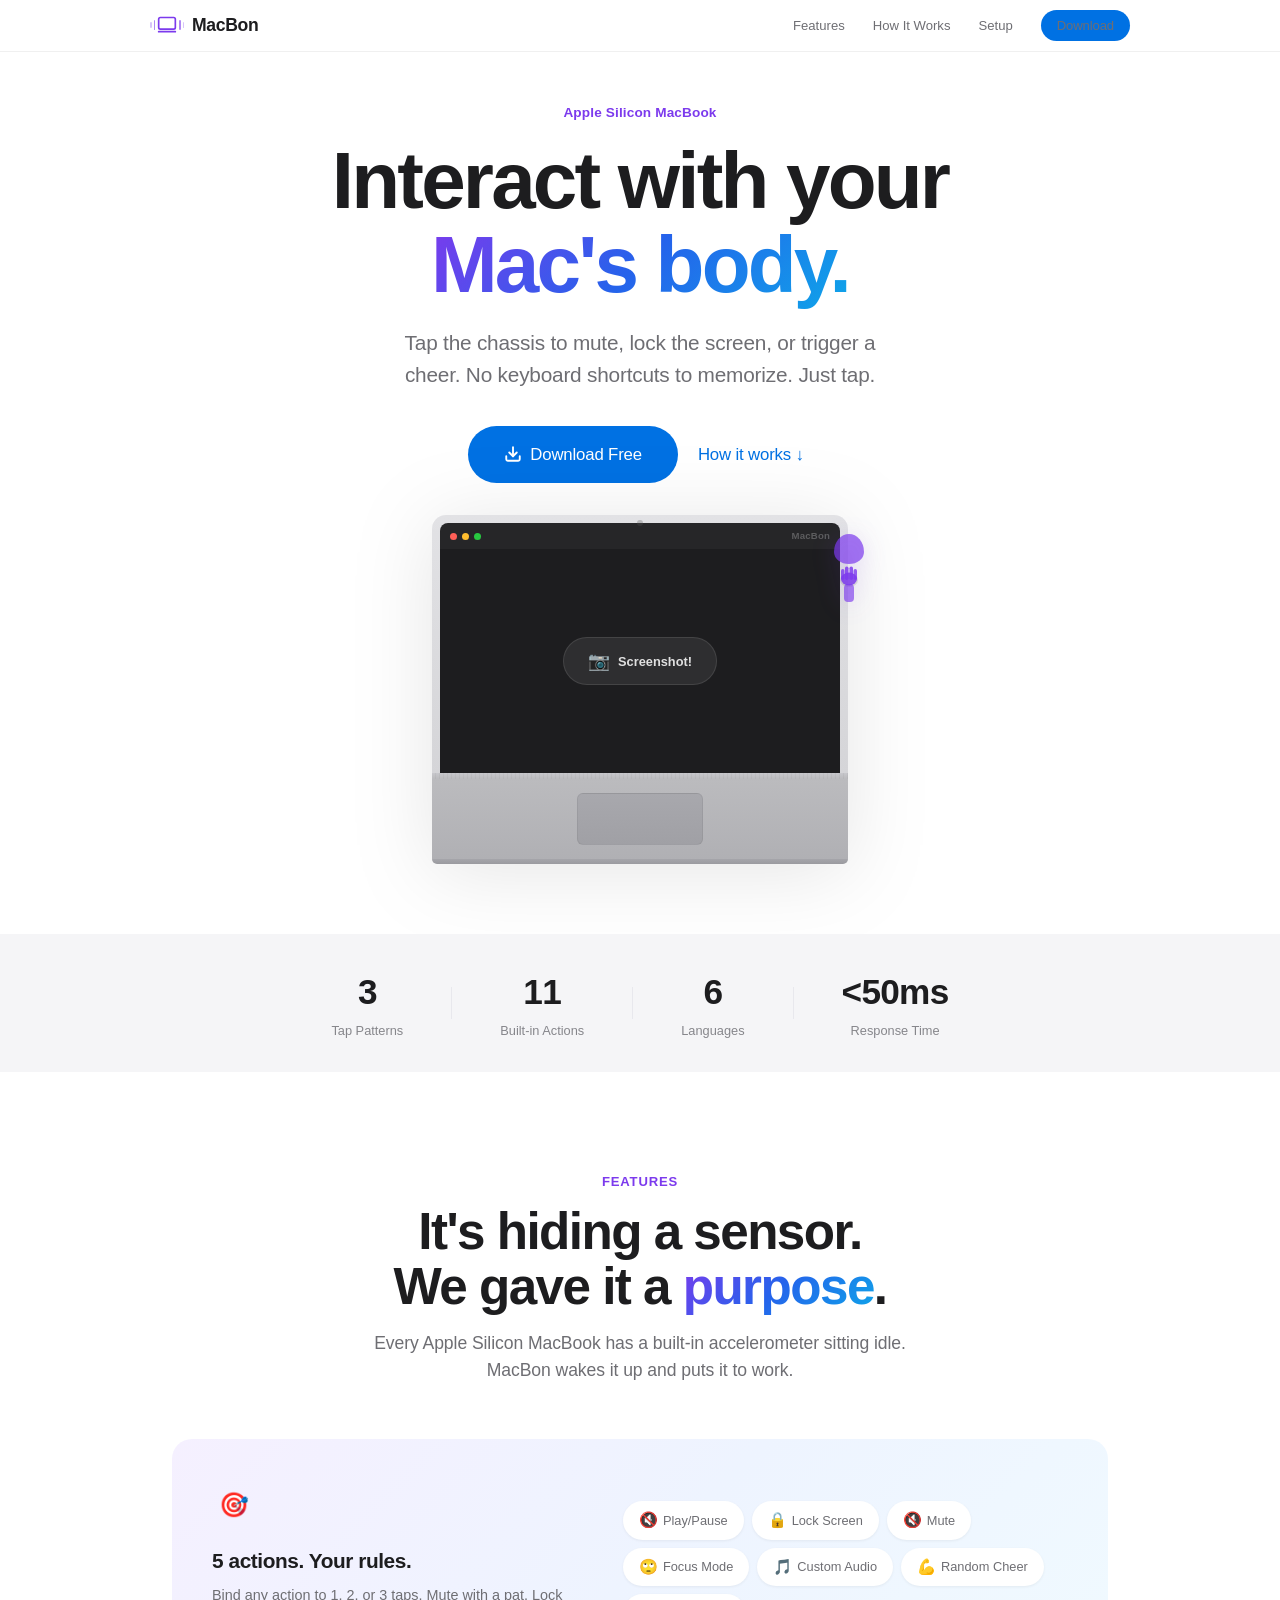
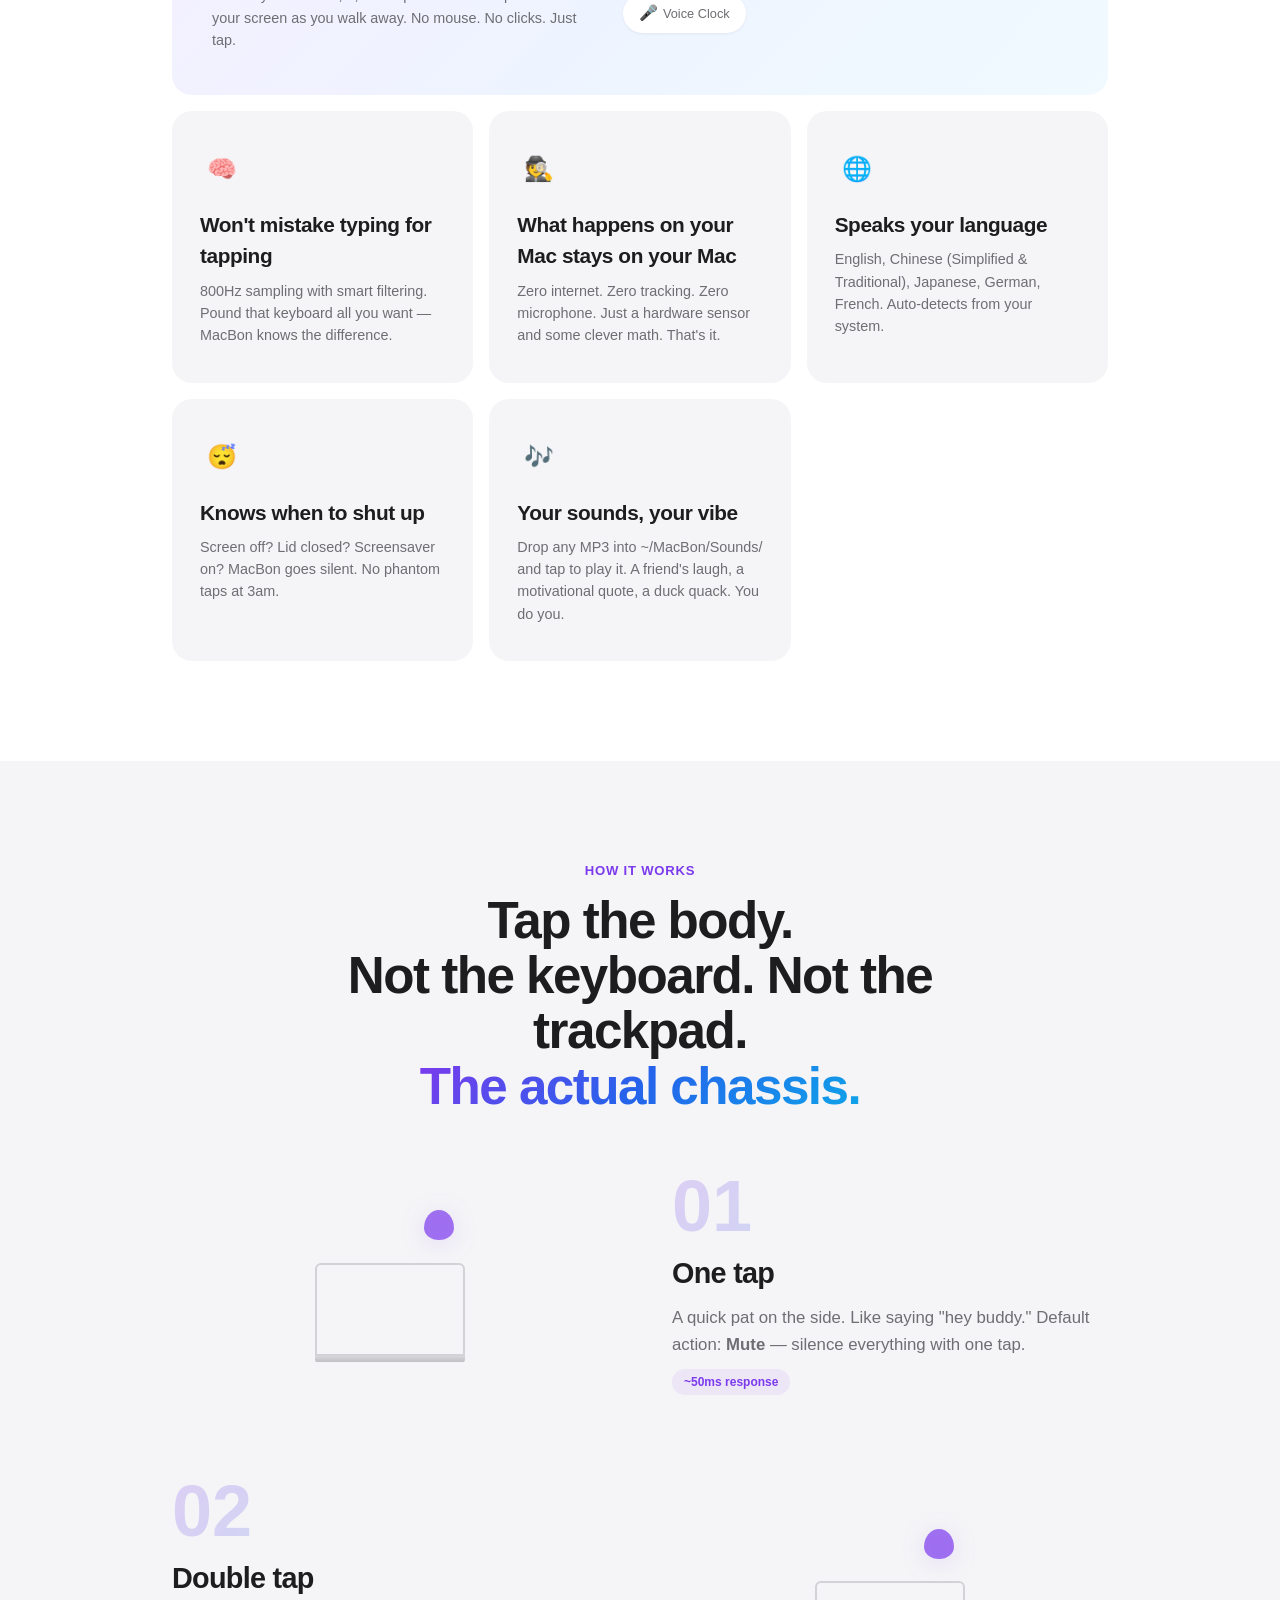
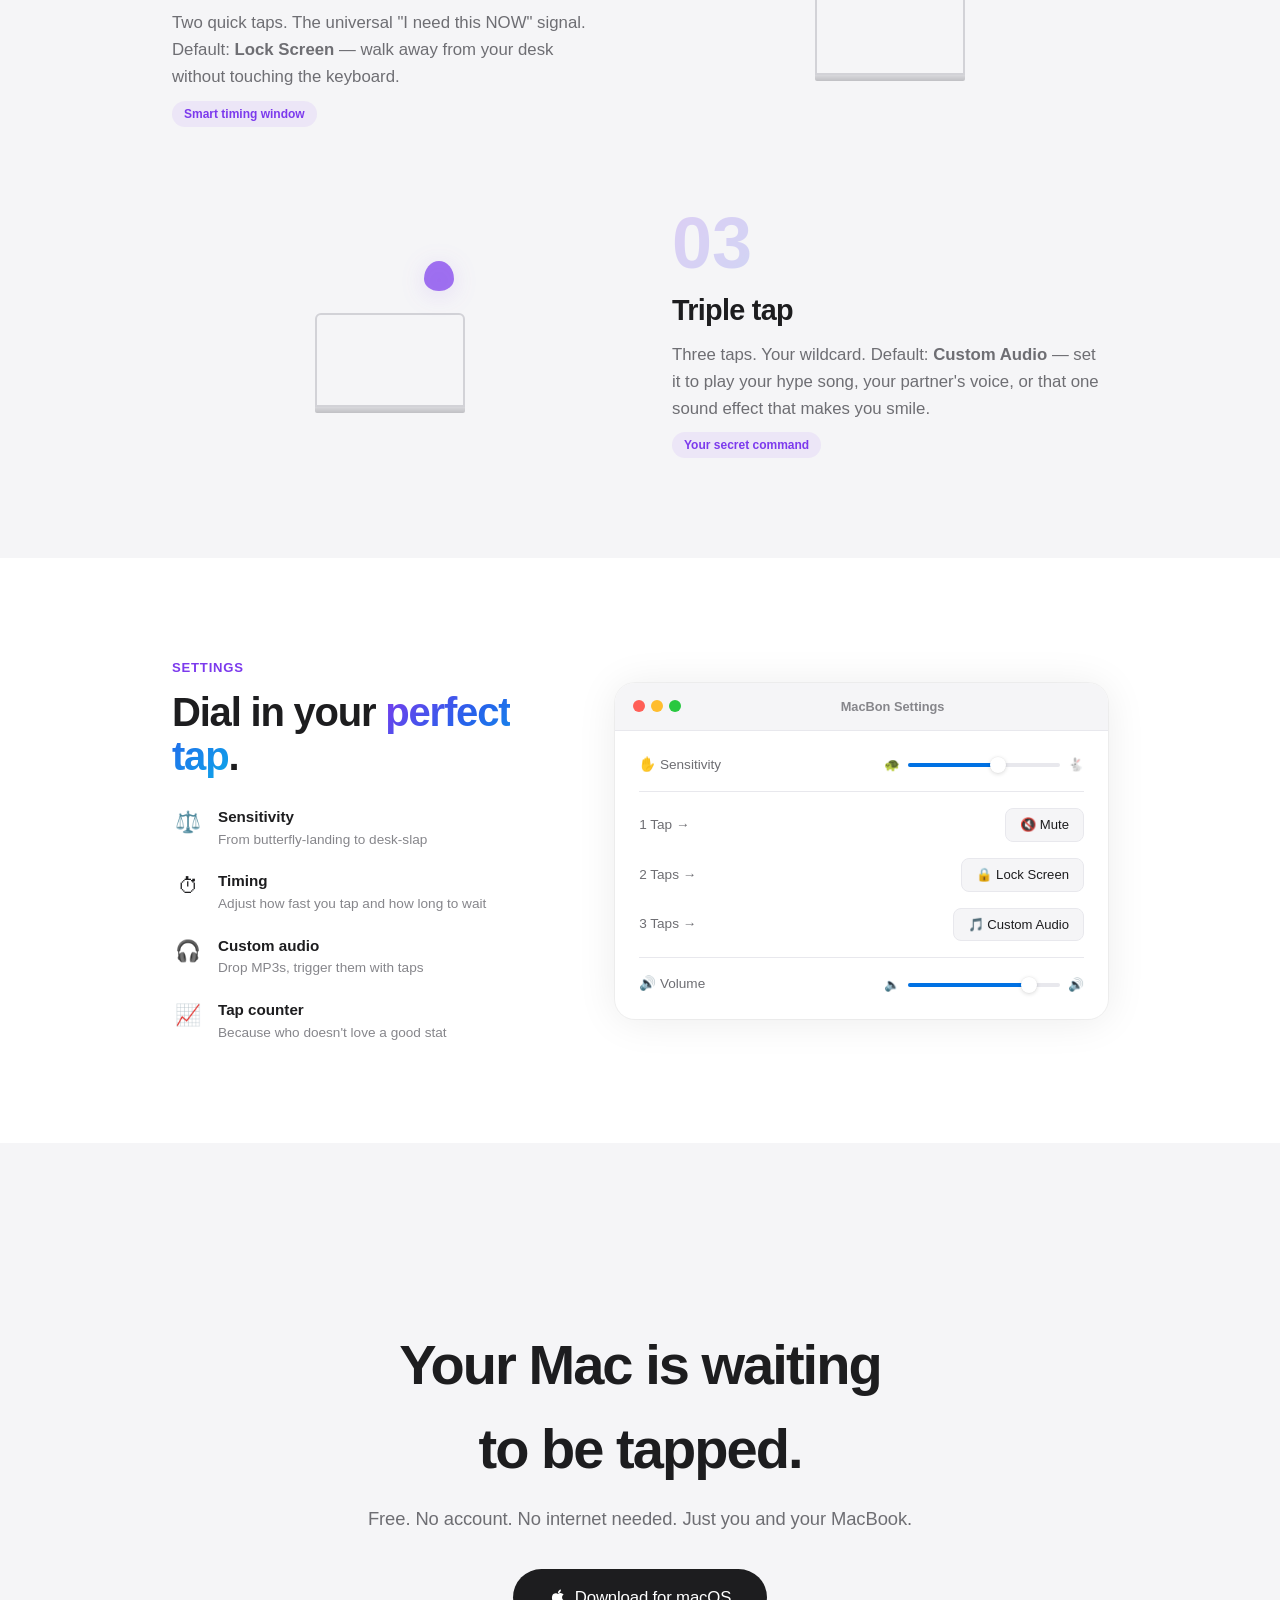
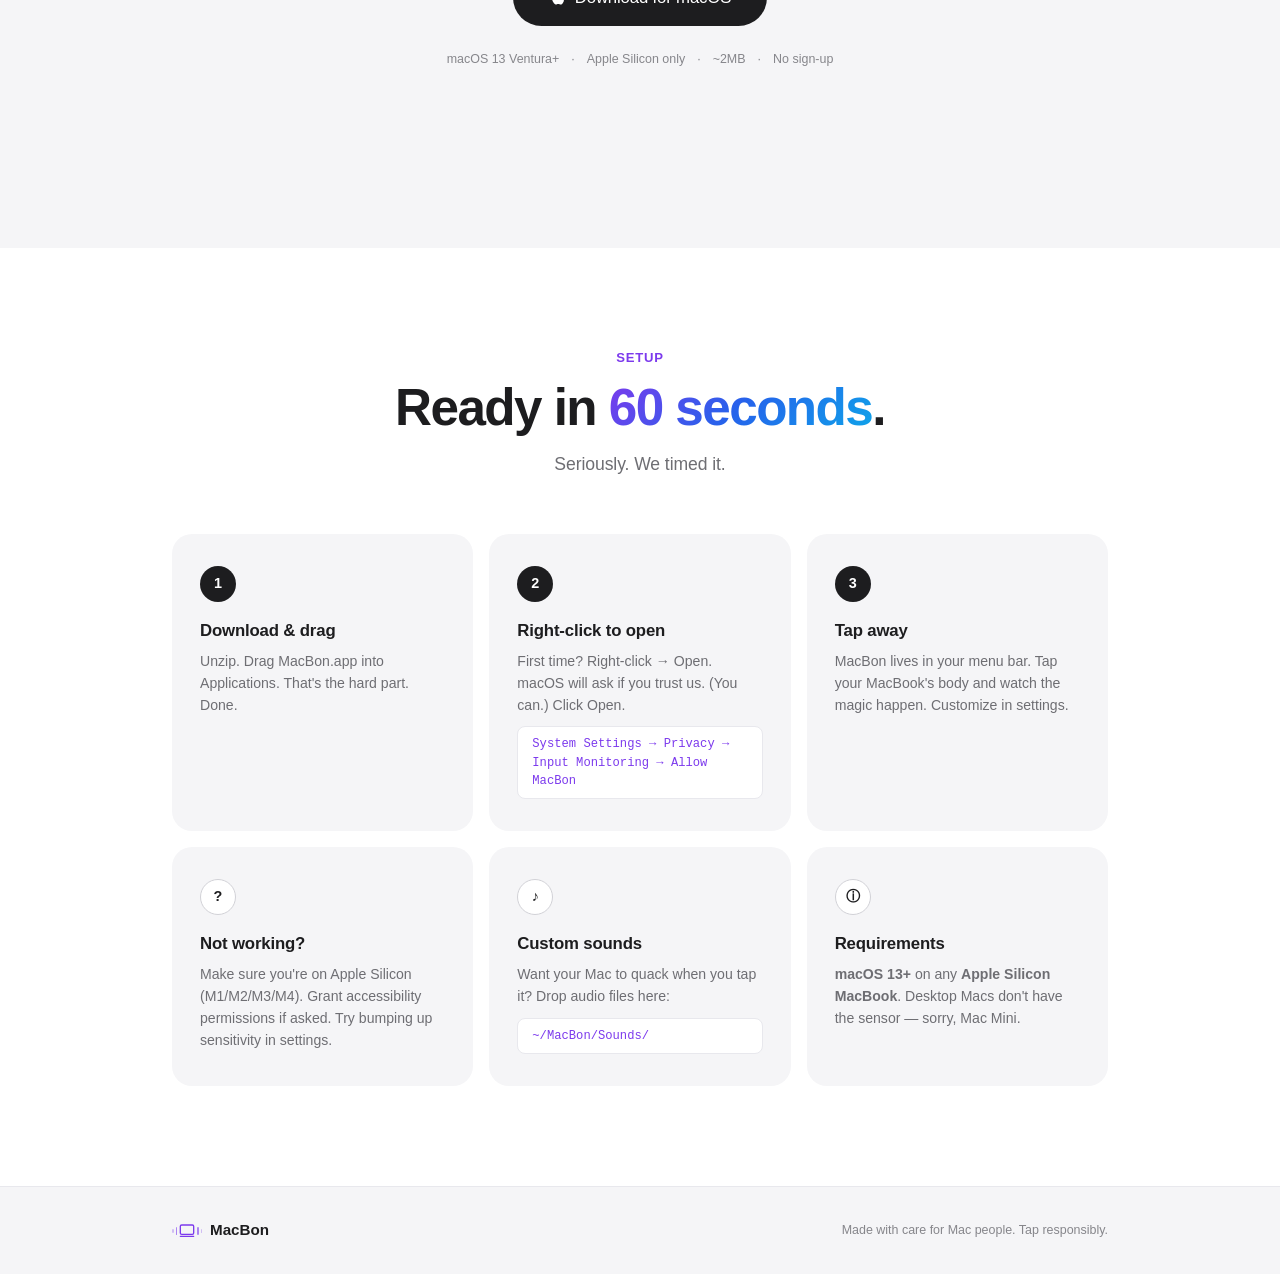
==== website/index.html @ 67e4563f "Initial open source release of MacBon Tap your MacBook chassis to trigger actions using the built-in" ====
<!DOCTYPE html>
<html lang="en">
<head>
    <meta charset="UTF-8">
    <meta name="viewport" content="width=device-width, initial-scale=1.0">
    <title>MacBon — Tap Your Mac</title>
    <link rel="stylesheet" href="style.css">
</head>
<body>

<!-- Nav -->
<nav class="nav">
    <div class="nav-inner">
        <a href="#" class="nav-logo">
            <span class="nav-icon">
                <span class="vibe-line left l1"></span>
                <span class="vibe-line left l2"></span>
                <svg width="20" height="20" viewBox="0 0 24 24" fill="none" stroke="currentColor" stroke-width="2" stroke-linecap="round" stroke-linejoin="round"><rect x="2" y="3" width="20" height="14" rx="2"/><line x1="2" y1="20" x2="22" y2="20"/></svg>
                <span class="vibe-line right l1"></span>
                <span class="vibe-line right l2"></span>
            </span>
            MacBon
        </a>
        <div class="nav-links">
            <a href="#features">Features</a>
            <a href="#how">How It Works</a>
            <a href="#install">Setup</a>
            <a href="#download" class="btn btn-nav">Download</a>
        </div>
    </div>
</nav>

<!-- Hero -->
<section class="hero">
    <div class="hero-eyebrow">Apple Silicon MacBook</div>
    <h1>
        Interact with your<br>
        <em>Mac's body.</em>
    </h1>
    <p class="hero-sub">
        Tap the chassis to mute, lock the screen, or trigger a cheer. No keyboard shortcuts to memorize. Just tap.
    </p>
    <div class="hero-actions">
        <a href="https://github.com/howardfung7-prog/macbon/releases/download/v1.1.0/MacBon.dmg" class="btn btn-primary btn-lg">
            <svg width="18" height="18" viewBox="0 0 24 24" fill="none" stroke="currentColor" stroke-width="2.5" stroke-linecap="round" stroke-linejoin="round"><path d="M21 15v4a2 2 0 0 1-2 2H5a2 2 0 0 1-2-2v-4"/><polyline points="7 10 12 15 17 10"/><line x1="12" y1="15" x2="12" y2="3"/></svg>
            Download Free
        </a>
        <a href="#how" class="btn btn-ghost btn-lg">How it works &darr;</a>
    </div>

    <!-- Animated MacBook Demo -->
    <div class="hero-visual">
        <div class="mac-demo">
            <!-- MacBook -->
            <div class="mac-body">
                <!-- Screen -->
                <div class="mac-screen">
                    <div class="mac-screen-inner">
                        <div class="mac-screen-bar">
                            <span class="bar-dot red"></span>
                            <span class="bar-dot yellow"></span>
                            <span class="bar-dot green"></span>
                            <span class="bar-title">MacBon</span>
                        </div>
                        <div class="mac-screen-content">
                            <!-- Toast that syncs with tap actions -->
                            <div class="mac-toast" id="macToast">
                                <span class="mac-toast-icon" id="toastIcon">&#128263;</span>
                                <span class="mac-toast-text" id="toastText">Muted</span>
                            </div>
                        </div>
                    </div>
                </div>
                <!-- Base / Keyboard area -->
                <div class="mac-keyboard">
                    <div class="keyboard-keys"></div>
                </div>
                <!-- Bottom with trackpad and tap zones -->
                <div class="mac-bottom">
                    <div class="tap-zone zone-left" id="tapZoneLeft">
                        <div class="zone-ripple"></div>
                        <div class="zone-ripple r2"></div>
                    </div>
                    <div class="mac-trackpad"></div>
                    <div class="tap-zone zone-right" id="tapZoneRight">
                        <div class="zone-ripple"></div>
                        <div class="zone-ripple r2"></div>
                    </div>
                </div>
                <!-- Bottom edge -->
                <div class="mac-edge"></div>
            </div>

            <!-- Animated hand -->
            <div class="demo-hand" id="demoHand">
                <svg viewBox="0 0 60 80" fill="none" xmlns="http://www.w3.org/2000/svg">
                    <!-- Palm -->
                    <ellipse cx="30" cy="32" rx="18" ry="14" fill="#1d1d1f" opacity="0.12"/>
                    <ellipse cx="30" cy="30" rx="16" ry="13" fill="#7c3aed" opacity="0.85"/>
                    <!-- Fingers -->
                    <rect x="14" y="10" width="7" height="22" rx="3.5" fill="#7c3aed" opacity="0.8"/>
                    <rect x="22" y="5" width="7" height="27" rx="3.5" fill="#7c3aed" opacity="0.85"/>
                    <rect x="31" y="5" width="7" height="27" rx="3.5" fill="#7c3aed" opacity="0.85"/>
                    <rect x="39" y="10" width="7" height="22" rx="3.5" fill="#7c3aed" opacity="0.8"/>
                    <!-- Wrist -->
                    <rect x="20" y="40" width="20" height="36" rx="8" fill="#7c3aed" opacity="0.65"/>
                </svg>
            </div>

            <!-- Action bubbles that pop up -->
            <div class="action-bubble bubble-1" id="bubble1">
                <span class="bubble-emoji">&#127925;</span>
                <span class="bubble-label">Mute</span>
            </div>
            <div class="action-bubble bubble-2" id="bubble2">
                <span class="bubble-emoji">&#128274;</span>
                <span class="bubble-label">Lock Screen</span>
            </div>
            <div class="action-bubble bubble-3" id="bubble3">
                <span class="bubble-emoji">&#128263;</span>
                <span class="bubble-label">Mute</span>
            </div>
            <div class="action-bubble bubble-4" id="bubble4">
                <span class="bubble-emoji">&#128274;</span>
                <span class="bubble-label">Lock Screen</span>
            </div>
            <div class="action-bubble bubble-5" id="bubble5">
                <span class="bubble-emoji">&#128170;</span>
                <span class="bubble-label">You got this!</span>
            </div>
            <div class="action-bubble bubble-6" id="bubble6">
                <span class="bubble-emoji">&#128263;</span>
                <span class="bubble-label">Mute</span>
            </div>
            <div class="action-bubble bubble-7" id="bubble7">
                <span class="bubble-emoji">&#128580;</span>
                <span class="bubble-label">Focus On</span>
            </div>
            <div class="action-bubble bubble-8" id="bubble8">
                <span class="bubble-emoji">&#129346;</span>
                <span class="bubble-label">Duck!</span>
            </div>
        </div>
    </div>
</section>

<!-- Stats -->
<section class="proof">
    <div class="container">
        <div class="proof-grid">
            <div class="proof-item">
                <span class="proof-number" data-count="3">0</span>
                <span class="proof-label">Tap Patterns</span>
            </div>
            <div class="proof-divider"></div>
            <div class="proof-item">
                <span class="proof-number" data-count="11">0</span>
                <span class="proof-label">Built-in Actions</span>
            </div>
            <div class="proof-divider"></div>
            <div class="proof-item">
                <span class="proof-number" data-count="6">0</span>
                <span class="proof-label">Languages</span>
            </div>
            <div class="proof-divider"></div>
            <div class="proof-item">
                <span class="proof-number">&lt;50ms</span>
                <span class="proof-label">Response Time</span>
            </div>
        </div>
    </div>
</section>

<!-- Features -->
<section class="features" id="features">
    <div class="container">
        <div class="section-header">
            <div class="section-eyebrow">Features</div>
            <h2>It's hiding a sensor.<br>We gave it a <span class="gradient-text">purpose</span>.</h2>
            <p>Every Apple Silicon MacBook has a built-in accelerometer sitting idle. MacBon wakes it up and puts it to work.</p>
        </div>

        <div class="features-grid">
            <div class="feature-card card-hero">
                <div class="card-hero-text">
                    <div class="feature-icon">&#127919;</div>
                    <h3>5 actions. Your rules.</h3>
                    <p>Bind any action to 1, 2, or 3 taps. Mute with a pat. Lock your screen as you walk away. No mouse. No clicks. Just tap.</p>
                </div>
                <div class="card-hero-visual">
                    <div class="actions-showcase">
                        <div class="action-pill"><span>&#128263;</span> Play/Pause</div>
                        <div class="action-pill"><span>&#128274;</span> Lock Screen</div>
                        <div class="action-pill"><span>&#128263;</span> Mute</div>
                        <div class="action-pill"><span>&#128580;</span> Focus Mode</div>
                        <div class="action-pill"><span>&#127925;</span> Custom Audio</div>
                        <div class="action-pill"><span>&#128170;</span> Random Cheer</div>
                        <div class="action-pill"><span>&#127908;</span> Voice Clock</div>
                    </div>
                </div>
            </div>

            <div class="feature-card">
                <div class="feature-icon">&#129504;</div>
                <h3>Won't mistake typing for tapping</h3>
                <p>800Hz sampling with smart filtering. Pound that keyboard all you want — MacBon knows the difference.</p>
            </div>

            <div class="feature-card">
                <div class="feature-icon">&#128373;&#65039;</div>
                <h3>What happens on your Mac stays on your Mac</h3>
                <p>Zero internet. Zero tracking. Zero microphone. Just a hardware sensor and some clever math. That's it.</p>
            </div>

            <div class="feature-card">
                <div class="feature-icon">&#127760;</div>
                <h3>Speaks your language</h3>
                <p>English, Chinese (Simplified & Traditional), Japanese, German, French. Auto-detects from your system.</p>
            </div>

            <div class="feature-card">
                <div class="feature-icon">&#128564;</div>
                <h3>Knows when to shut up</h3>
                <p>Screen off? Lid closed? Screensaver on? MacBon goes silent. No phantom taps at 3am.</p>
            </div>

            <div class="feature-card">
                <div class="feature-icon">&#127926;</div>
                <h3>Your sounds, your vibe</h3>
                <p>Drop any MP3 into ~/MacBon/Sounds/ and tap to play it. A friend's laugh, a motivational quote, a duck quack. You do you.</p>
            </div>
        </div>
    </div>
</section>

<!-- How It Works -->
<section class="how" id="how">
    <div class="container">
        <div class="section-header">
            <div class="section-eyebrow">How It Works</div>
            <h2>Tap the body.<br>Not the keyboard. Not the trackpad.<br><span class="gradient-text">The actual chassis.</span></h2>
        </div>

        <div class="steps">
            <div class="step" data-step="1">
                <div class="step-visual">
                    <div class="tap-demo">
                        <div class="demo-mac"><div class="demo-screen"></div><div class="demo-base"></div></div>
                        <div class="demo-hand hand-1"><div class="demo-ripple"></div></div>
                    </div>
                </div>
                <div class="step-content">
                    <div class="step-number">01</div>
                    <h3>One tap</h3>
                    <p>A quick pat on the side. Like saying "hey buddy." Default action: <strong>Mute</strong> — silence everything with one tap.</p>
                    <div class="step-tag">~50ms response</div>
                </div>
            </div>

            <div class="step" data-step="2">
                <div class="step-visual">
                    <div class="tap-demo">
                        <div class="demo-mac"><div class="demo-screen"></div><div class="demo-base"></div></div>
                        <div class="demo-hand hand-2"><div class="demo-ripple"></div><div class="demo-ripple r2"></div></div>
                    </div>
                </div>
                <div class="step-content">
                    <div class="step-number">02</div>
                    <h3>Double tap</h3>
                    <p>Two quick taps. The universal "I need this NOW" signal. Default: <strong>Lock Screen</strong> — walk away from your desk without touching the keyboard.</p>
                    <div class="step-tag">Smart timing window</div>
                </div>
            </div>

            <div class="step" data-step="3">
                <div class="step-visual">
                    <div class="tap-demo">
                        <div class="demo-mac"><div class="demo-screen"></div><div class="demo-base"></div></div>
                        <div class="demo-hand hand-3"><div class="demo-ripple"></div><div class="demo-ripple r2"></div><div class="demo-ripple r3"></div></div>
                    </div>
                </div>
                <div class="step-content">
                    <div class="step-number">03</div>
                    <h3>Triple tap</h3>
                    <p>Three taps. Your wildcard. Default: <strong>Custom Audio</strong> — set it to play your hype song, your partner's voice, or that one sound effect that makes you smile.</p>
                    <div class="step-tag">Your secret command</div>
                </div>
            </div>
        </div>
    </div>
</section>

<!-- Settings Preview -->
<section class="preview">
    <div class="container">
        <div class="preview-layout">
            <div class="preview-text">
                <div class="section-eyebrow">Settings</div>
                <h2>Dial in your <span class="gradient-text">perfect tap</span>.</h2>
                <ul class="preview-list">
                    <li>
                        <span class="list-icon">&#9878;&#65039;</span>
                        <div>
                            <strong>Sensitivity</strong>
                            <span>From butterfly-landing to desk-slap</span>
                        </div>
                    </li>
                    <li>
                        <span class="list-icon">&#9201;</span>
                        <div>
                            <strong>Timing</strong>
                            <span>Adjust how fast you tap and how long to wait</span>
                        </div>
                    </li>
                    <li>
                        <span class="list-icon">&#127911;</span>
                        <div>
                            <strong>Custom audio</strong>
                            <span>Drop MP3s, trigger them with taps</span>
                        </div>
                    </li>
                    <li>
                        <span class="list-icon">&#128200;</span>
                        <div>
                            <strong>Tap counter</strong>
                            <span>Because who doesn't love a good stat</span>
                        </div>
                    </li>
                </ul>
            </div>
            <div class="preview-window">
                <div class="window-chrome">
                    <div class="window-dots">
                        <span class="dot red"></span>
                        <span class="dot yellow"></span>
                        <span class="dot green"></span>
                    </div>
                    <span class="window-title">MacBon Settings</span>
                </div>
                <div class="window-body">
                    <div class="setting-row">
                        <span class="setting-label">&#9995; Sensitivity</span>
                        <div class="setting-slider">
                            <span>&#128034;</span>
                            <div class="slider-track"><div class="slider-fill" style="width:60%"><div class="slider-thumb"></div></div></div>
                            <span>&#128007;</span>
                        </div>
                    </div>
                    <div class="setting-divider"></div>
                    <div class="setting-row">
                        <span class="setting-label">1 Tap &rarr;</span>
                        <div class="setting-select">&#128263; Mute</div>
                    </div>
                    <div class="setting-row">
                        <span class="setting-label">2 Taps &rarr;</span>
                        <div class="setting-select">&#128274; Lock Screen</div>
                    </div>
                    <div class="setting-row">
                        <span class="setting-label">3 Taps &rarr;</span>
                        <div class="setting-select">&#127925; Custom Audio</div>
                    </div>
                    <div class="setting-divider"></div>
                    <div class="setting-row">
                        <span class="setting-label">&#128266; Volume</span>
                        <div class="setting-slider">
                            <span>&#128264;</span>
                            <div class="slider-track"><div class="slider-fill" style="width:80%"><div class="slider-thumb"></div></div></div>
                            <span>&#128266;</span>
                        </div>
                    </div>
                </div>
            </div>
        </div>
    </div>
</section>

<!-- Download -->
<section class="download" id="download">
    <div class="container">
        <div class="download-card">
            <h2>Your Mac is waiting<br>to be tapped.</h2>
            <p>Free. No account. No internet needed. Just you and your MacBook.</p>
            <div class="download-actions">
                <a href="https://github.com/howardfung7-prog/macbon/releases/download/v1.1.0/MacBon.dmg" class="btn btn-dark btn-lg">
                    <svg width="18" height="18" viewBox="0 0 24 24" fill="currentColor"><path d="M18.71 19.5C17.88 20.74 17 21.95 15.66 21.97C14.32 21.99 13.89 21.18 12.37 21.18C10.84 21.18 10.37 21.95 9.09997 21.99C7.78997 22.03 6.79997 20.68 5.95997 19.47C4.24997 17 2.93997 12.45 4.69997 9.39C5.56997 7.87 7.12997 6.91 8.81997 6.88C10.1 6.86 11.32 7.75 12.11 7.75C12.89 7.75 14.37 6.68 15.92 6.84C16.57 6.87 18.39 7.1 19.56 8.82C19.47 8.88 17.39 10.1 17.41 12.63C17.44 15.65 20.06 16.66 20.09 16.67C20.06 16.74 19.67 18.11 18.71 19.5ZM13 3.5C13.73 2.67 14.94 2.04 15.94 2C16.07 3.17 15.6 4.35 14.9 5.19C14.21 6.04 13.07 6.7 11.95 6.61C11.8 5.46 12.36 4.26 13 3.5Z"/></svg>
                    Download for macOS
                </a>
            </div>
            <div class="download-meta">
                <span>macOS 13 Ventura+</span>
                <span>&middot;</span>
                <span>Apple Silicon only</span>
                <span>&middot;</span>
                <span>~2MB</span>
                <span>&middot;</span>
                <span>No sign-up</span>
            </div>
        </div>
    </div>
</section>

<!-- Install Guide -->
<section class="install" id="install">
    <div class="container">
        <div class="section-header">
            <div class="section-eyebrow">Setup</div>
            <h2>Ready in <span class="gradient-text">60 seconds</span>.</h2>
            <p>Seriously. We timed it.</p>
        </div>

        <div class="install-steps">
            <div class="install-step fade-up">
                <div class="install-num">1</div>
                <h4>Download & drag</h4>
                <p>Unzip. Drag MacBon.app into Applications. That's the hard part. Done.</p>
            </div>

            <div class="install-step fade-up">
                <div class="install-num">2</div>
                <h4>Right-click to open</h4>
                <p>First time? Right-click &rarr; Open. macOS will ask if you trust us. (You can.) Click Open.</p>
                <div class="install-code">System Settings &rarr; Privacy &rarr; Input Monitoring &rarr; Allow MacBon</div>
            </div>

            <div class="install-step fade-up">
                <div class="install-num">3</div>
                <h4>Tap away</h4>
                <p>MacBon lives in your menu bar. Tap your MacBook's body and watch the magic happen. Customize in settings.</p>
            </div>
        </div>

        <div class="install-steps" style="margin-top: 16px;">
            <div class="install-step fade-up">
                <div class="install-num alt">?</div>
                <h4>Not working?</h4>
                <p>Make sure you're on Apple Silicon (M1/M2/M3/M4). Grant accessibility permissions if asked. Try bumping up sensitivity in settings.</p>
            </div>

            <div class="install-step fade-up">
                <div class="install-num alt">&#9834;</div>
                <h4>Custom sounds</h4>
                <p>Want your Mac to quack when you tap it? Drop audio files here:</p>
                <div class="install-code">~/MacBon/Sounds/</div>
            </div>

            <div class="install-step fade-up">
                <div class="install-num alt">&#9432;</div>
                <h4>Requirements</h4>
                <p><strong>macOS 13+</strong> on any <strong>Apple Silicon MacBook</strong>. Desktop Macs don't have the sensor — sorry, Mac Mini.</p>
            </div>
        </div>
    </div>
</section>

<!-- Footer -->
<footer class="footer">
    <div class="container">
        <div class="footer-inner">
            <div class="footer-brand">
                <span class="nav-icon small">
                    <span class="vibe-line left l1"></span>
                    <span class="vibe-line left l2"></span>
                    <svg width="16" height="16" viewBox="0 0 24 24" fill="none" stroke="currentColor" stroke-width="2" stroke-linecap="round" stroke-linejoin="round"><rect x="2" y="3" width="20" height="14" rx="2"/><line x1="2" y1="20" x2="22" y2="20"/></svg>
                    <span class="vibe-line right l1"></span>
                    <span class="vibe-line right l2"></span>
                </span>
                MacBon
            </div>
            <p class="footer-copy">Made with care for Mac people. Tap responsibly.</p>
        </div>
    </div>
</footer>

<script src="script.js"></script>
</body>
</html>
---- website/style.css ----
/* ========================================
   MacBon — Apple-style Light Theme
   ======================================== */

:root {
    --bg: #ffffff;
    --bg-secondary: #f5f5f7;
    --bg-card: #ffffff;
    --text: #1d1d1f;
    --text-secondary: #6e6e73;
    --text-tertiary: #86868b;
    --border: #d2d2d7;
    --border-light: #e8e8ed;
    --purple: #7c3aed;
    --blue: #0071e3;
    --blue-hover: #0077ED;
    --gradient: linear-gradient(135deg, #7c3aed, #2563eb, #0ea5e9);
    --gradient-warm: linear-gradient(135deg, #f97316, #ec4899, #7c3aed);
    --radius: 20px;
    --radius-sm: 12px;
    --radius-xs: 8px;
    --font: -apple-system, BlinkMacSystemFont, 'SF Pro Display', 'SF Pro Text', 'Helvetica Neue', sans-serif;
    --font-display: 'SF Pro Display', -apple-system, BlinkMacSystemFont, 'Helvetica Neue', sans-serif;
}

* { margin: 0; padding: 0; box-sizing: border-box; }

html {
    scroll-behavior: smooth;
    -webkit-font-smoothing: antialiased;
    -moz-osx-font-smoothing: grayscale;
}

body {
    font-family: var(--font);
    background: var(--bg);
    color: var(--text);
    line-height: 1.5;
    overflow-x: hidden;
}

.container {
    max-width: 980px;
    margin: 0 auto;
    padding: 0 22px;
}

.container-wide {
    max-width: 1120px;
    margin: 0 auto;
    padding: 0 22px;
}

/* ── Nav ── */

.nav {
    position: fixed;
    top: 0;
    left: 0;
    right: 0;
    z-index: 100;
    padding: 0 22px;
    height: 52px;
    background: rgba(255,255,255,0.72);
    backdrop-filter: saturate(180%) blur(20px);
    -webkit-backdrop-filter: saturate(180%) blur(20px);
    border-bottom: 1px solid rgba(0,0,0,0.06);
    display: flex;
    align-items: center;
}

.nav-inner {
    max-width: 980px;
    margin: 0 auto;
    width: 100%;
    display: flex;
    justify-content: space-between;
    align-items: center;
}

.nav-logo {
    display: flex;
    align-items: center;
    gap: 8px;
    font-size: 1.1rem;
    font-weight: 700;
    color: var(--text);
    text-decoration: none;
    letter-spacing: -0.02em;
}

.nav-icon {
    display: inline-flex;
    align-items: center;
    gap: 2px;
    color: var(--purple);
}

.nav-icon.small { gap: 2px; }
.nav-icon.small svg { width: 16px; height: 16px; }

.vibe-line {
    display: inline-block;
    width: 1.5px;
    background: currentColor;
    border-radius: 2px;
}

.vibe-line.l1 { height: 10px; opacity: 0.6; }
.vibe-line.l2 { height: 6px; opacity: 0.3; }
.nav-icon.small .vibe-line.l1 { height: 8px; }
.nav-icon.small .vibe-line.l2 { height: 4px; }

.vibe-line.left.l2 { order: -1; }
.vibe-line.right.l2 { order: 1; }

.nav-links {
    display: flex;
    align-items: center;
    gap: 28px;
}

.nav-links a {
    color: var(--text-secondary);
    text-decoration: none;
    font-size: 0.82rem;
    font-weight: 500;
    transition: color 0.2s;
}

.nav-links a:hover { color: var(--text); }

/* ── Buttons ── */

.btn {
    display: inline-flex;
    align-items: center;
    gap: 8px;
    padding: 12px 24px;
    border-radius: 980px;
    font-weight: 500;
    font-size: 0.95rem;
    text-decoration: none;
    transition: all 0.3s cubic-bezier(.25,.1,.25,1);
    cursor: pointer;
    border: none;
    font-family: var(--font);
    letter-spacing: -0.01em;
}

.btn-sm { padding: 8px 18px; font-size: 0.82rem; }
.btn-lg { padding: 16px 36px; font-size: 1.05rem; }

.btn-primary {
    background: var(--blue);
    color: white;
}
.btn-primary:hover {
    background: var(--blue-hover);
}

.btn-ghost {
    background: transparent;
    color: var(--blue);
    padding: 16px 8px;
}
.btn-ghost:hover {
    text-decoration: underline;
}

.btn-dark {
    background: var(--text);
    color: white;
}
.btn-dark:hover {
    background: #333;
}

.btn-nav {
    background: var(--blue);
    color: white;
    border-radius: 980px;
    padding: 6px 16px;
    font-size: 0.82rem;
}

/* ── Hero ── */

.hero {
    padding: 100px 22px 40px;
    text-align: center;
    overflow: hidden;
    background: var(--bg);
}

.hero-eyebrow {
    display: inline-flex;
    align-items: center;
    gap: 6px;
    font-size: 0.85rem;
    font-weight: 600;
    color: var(--purple);
    margin-bottom: 16px;
    letter-spacing: 0.01em;
}

.hero h1 {
    font-family: var(--font-display);
    font-size: clamp(3rem, 7vw, 5rem);
    font-weight: 700;
    line-height: 1.05;
    letter-spacing: -0.035em;
    margin-bottom: 20px;
    color: var(--text);
}

.hero h1 em {
    font-style: normal;
    background: var(--gradient);
    -webkit-background-clip: text;
    -webkit-text-fill-color: transparent;
    background-clip: text;
}

.hero-sub {
    font-size: 1.3rem;
    color: var(--text-secondary);
    line-height: 1.5;
    margin-bottom: 36px;
    max-width: 520px;
    margin-left: auto;
    margin-right: auto;
    font-weight: 400;
    letter-spacing: -0.01em;
}

.hero-actions {
    display: flex;
    gap: 12px;
    justify-content: center;
    flex-wrap: wrap;
    margin-bottom: 32px;
}

/* ── Hero Visual — MacBook Demo ── */

.hero-visual {
    position: relative;
    width: 100%;
    max-width: 640px;
    margin: 0 auto;
}

.mac-demo {
    position: relative;
    width: 100%;
    padding-bottom: 30px;
}

/* MacBook body */
.mac-body {
    position: relative;
    width: 65%;
    margin: 0 auto;
    filter: drop-shadow(0 8px 40px rgba(0,0,0,0.10));
}

/* Screen */
.mac-screen {
    background: linear-gradient(180deg, #e2e2e5, #d5d5d8);
    border-radius: 14px 14px 0 0;
    padding: 8px 8px 0 8px;
    position: relative;
}

.mac-screen::before {
    content: '';
    position: absolute;
    top: 5px;
    left: 50%;
    transform: translateX(-50%);
    width: 6px;
    height: 6px;
    background: #555;
    border-radius: 50%;
    opacity: 0.3;
}

.mac-screen-inner {
    background: #1d1d1f;
    border-radius: 8px 8px 0 0;
    overflow: hidden;
    aspect-ratio: 16/10;
    display: flex;
    flex-direction: column;
}

.mac-screen-bar {
    display: flex;
    align-items: center;
    gap: 5px;
    padding: 6px 10px;
    background: rgba(255,255,255,0.04);
}

.bar-dot { width: 7px; height: 7px; border-radius: 50%; }
.bar-dot.red { background: #ff5f57; }
.bar-dot.yellow { background: #ffbd2e; }
.bar-dot.green { background: #28c840; }

.bar-title {
    margin-left: auto;
    font-size: 0.6rem;
    color: rgba(255,255,255,0.25);
    font-weight: 600;
    letter-spacing: 0.02em;
}

.mac-screen-content {
    flex: 1;
    display: flex;
    align-items: center;
    justify-content: center;
    position: relative;
}

/* Toast in screen */
.mac-toast {
    display: flex;
    align-items: center;
    gap: 8px;
    padding: 10px 24px;
    background: rgba(255,255,255,0.08);
    border: 1px solid rgba(255,255,255,0.1);
    border-radius: 980px;
    font-size: 0.8rem;
    font-weight: 600;
    color: rgba(255,255,255,0.85);
    opacity: 0;
    transform: scale(0.9) translateY(6px);
    transition: all 0.3s cubic-bezier(.34,1.56,.64,1);
}

.mac-toast.show {
    opacity: 1;
    transform: scale(1) translateY(0);
}

.mac-toast-icon { font-size: 1.1rem; }

/* Keyboard area */
.mac-keyboard {
    background: linear-gradient(180deg, #c8c8cc, #bbbbbe);
    height: 6px;
    position: relative;
}

.keyboard-keys {
    position: absolute;
    inset: 0;
    background: repeating-linear-gradient(
        90deg,
        transparent 0px,
        transparent 3px,
        rgba(0,0,0,0.04) 3px,
        rgba(0,0,0,0.04) 4px
    );
}

/* Bottom area with trackpad and tap zones */
.mac-bottom {
    background: linear-gradient(180deg, #bbbbbe, #b0b0b4);
    height: 80px;
    display: flex;
    align-items: center;
    justify-content: center;
    gap: 0;
    position: relative;
    padding: 0 24px;
}

.mac-trackpad {
    width: 34%;
    height: 52px;
    background: linear-gradient(180deg, #a8a8ad, #a0a0a5);
    border-radius: 6px;
    border: 1px solid rgba(0,0,0,0.06);
    position: relative;
    z-index: 1;
}

/* Tap zones — the areas beside trackpad */
.tap-zone {
    flex: 1;
    height: 100%;
    position: relative;
    display: flex;
    align-items: center;
    justify-content: center;
}

/* Ripple effect */
.zone-ripple {
    position: absolute;
    width: 40px;
    height: 40px;
    border-radius: 50%;
    border: 2px solid var(--purple);
    opacity: 0;
    pointer-events: none;
}

.zone-left .zone-ripple { left: 45%; top: 45%; transform: translate(-50%,-50%); }
.zone-right .zone-ripple { right: 45%; top: 45%; transform: translate(50%,-50%); }

.zone-ripple.active {
    animation: zoneRipple 0.6s ease-out forwards;
}

.zone-ripple.r2.active {
    animation: zoneRipple 0.6s ease-out 0.08s forwards;
}

@keyframes zoneRipple {
    0% { opacity: 0.6; transform: translate(-50%,-50%) scale(0.3); }
    100% { opacity: 0; transform: translate(-50%,-50%) scale(2.5); }
}

.zone-right .zone-ripple.active {
    animation: zoneRippleR 0.6s ease-out forwards;
}
.zone-right .zone-ripple.r2.active {
    animation: zoneRippleR 0.6s ease-out 0.08s forwards;
}

@keyframes zoneRippleR {
    0% { opacity: 0.6; transform: translate(50%,-50%) scale(0.3); }
    100% { opacity: 0; transform: translate(50%,-50%) scale(2.5); }
}

/* Glow on tap zone when tapped */
.tap-zone.tapped::after {
    content: '';
    position: absolute;
    inset: 15%;
    background: radial-gradient(circle, rgba(124,58,237,0.12) 0%, transparent 70%);
    border-radius: 50%;
    animation: zoneGlow 0.5s ease-out forwards;
}

@keyframes zoneGlow {
    0% { opacity: 1; transform: scale(0.5); }
    100% { opacity: 0; transform: scale(1.5); }
}

/* Bottom edge */
.mac-edge {
    background: linear-gradient(180deg, #a5a5aa, #9a9a9f);
    height: 5px;
    border-radius: 0 0 8px 8px;
}

/* ── Hand animation ── */

.demo-hand {
    position: absolute;
    width: 48px;
    height: 64px;
    z-index: 10;
    pointer-events: none;
    bottom: 30px;
    right: 20%;
    transition: none;
    filter: drop-shadow(0 4px 12px rgba(124,58,237,0.2));
}

/* ── Action bubbles ── */

.action-bubble {
    position: absolute;
    display: flex;
    align-items: center;
    gap: 8px;
    padding: 10px 18px;
    background: white;
    border-radius: 980px;
    box-shadow: 0 4px 20px rgba(0,0,0,0.08), 0 0 0 1px rgba(0,0,0,0.04);
    font-size: 0.82rem;
    font-weight: 600;
    color: var(--text);
    white-space: nowrap;
    opacity: 0;
    transform: scale(0.5) translateY(10px);
    pointer-events: none;
    z-index: 20;
    transition: none;
}

.action-bubble.pop {
    animation: bubblePop 1.8s cubic-bezier(.34,1.56,.64,1) forwards;
}

.bubble-emoji { font-size: 1.2rem; }
.bubble-label { letter-spacing: -0.01em; }

/* Each bubble gets a unique position around the MacBook */
.bubble-1 { bottom: 65%; left: 0%; }
.bubble-2 { bottom: 70%; right: -2%; }
.bubble-3 { bottom: 50%; left: -6%; }
.bubble-4 { bottom: 55%; right: -6%; }
.bubble-5 { bottom: 35%; left: -4%; }
.bubble-6 { bottom: 40%; right: -4%; }
.bubble-7 { bottom: 20%; left: 0%; }
.bubble-8 { bottom: 25%; right: 0%; }

@keyframes bubblePop {
    0% {
        opacity: 0;
        transform: scale(0.4) translateY(20px);
    }
    15% {
        opacity: 1;
        transform: scale(1.05) translateY(-10px);
    }
    25% {
        transform: scale(1) translateY(-15px);
    }
    70% {
        opacity: 1;
        transform: scale(1) translateY(-20px);
    }
    100% {
        opacity: 0;
        transform: scale(0.8) translateY(-40px);
    }
}

/* ── Stats Ribbon ── */

.proof {
    padding: 32px 0;
    background: var(--bg-secondary);
}

.proof-grid {
    display: flex;
    align-items: center;
    justify-content: center;
    gap: 48px;
    flex-wrap: wrap;
}

.proof-item {
    display: flex;
    flex-direction: column;
    align-items: center;
    gap: 2px;
}

.proof-number {
    font-family: var(--font-display);
    font-size: 2.2rem;
    font-weight: 700;
    color: var(--text);
    letter-spacing: -0.02em;
}

.proof-label {
    font-size: 0.8rem;
    color: var(--text-tertiary);
    font-weight: 500;
}

.proof-divider {
    width: 1px;
    height: 32px;
    background: var(--border-light);
}

/* ── Section Headers ── */

.section-header {
    text-align: center;
    max-width: 600px;
    margin: 0 auto 56px;
}

.section-eyebrow {
    font-size: 0.82rem;
    font-weight: 600;
    color: var(--purple);
    text-transform: uppercase;
    letter-spacing: 0.06em;
    margin-bottom: 12px;
}

.section-header h2 {
    font-family: var(--font-display);
    font-size: clamp(2rem, 4.5vw, 3.2rem);
    font-weight: 700;
    line-height: 1.08;
    letter-spacing: -0.03em;
    margin-bottom: 16px;
    color: var(--text);
}

.gradient-text {
    background: var(--gradient);
    -webkit-background-clip: text;
    -webkit-text-fill-color: transparent;
    background-clip: text;
}

.section-header p {
    font-size: 1.1rem;
    color: var(--text-secondary);
    line-height: 1.5;
    letter-spacing: -0.005em;
}

/* ── Features ── */

.features {
    padding: 100px 0;
    background: var(--bg);
}

.features-grid {
    display: grid;
    grid-template-columns: repeat(3, 1fr);
    gap: 16px;
}

.feature-card {
    background: var(--bg-secondary);
    border-radius: var(--radius);
    padding: 36px 28px;
    transition: all 0.4s cubic-bezier(.25,.1,.25,1);
}

.feature-card:hover {
    transform: scale(1.02);
    box-shadow: 0 8px 40px rgba(0,0,0,0.06);
}

.feature-card.card-hero {
    grid-column: span 3;
    display: flex;
    align-items: center;
    gap: 40px;
    padding: 44px 40px;
    background: linear-gradient(135deg, #f5f0ff, #eef4ff, #f0faff);
}

.card-hero-text {
    flex: 1;
    min-width: 0;
}

.card-hero-visual {
    flex: 1.2;
}

.feature-icon {
    width: 44px;
    height: 44px;
    border-radius: var(--radius-sm);
    display: flex;
    align-items: center;
    justify-content: center;
    margin-bottom: 18px;
    font-size: 1.5rem;
}

.feature-card h3 {
    font-family: var(--font-display);
    font-size: 1.3rem;
    font-weight: 700;
    margin-bottom: 8px;
    letter-spacing: -0.02em;
    color: var(--text);
}

.feature-card p {
    font-size: 0.9rem;
    color: var(--text-secondary);
    line-height: 1.55;
}

/* Action pills */
.actions-showcase {
    display: flex;
    flex-wrap: wrap;
    gap: 8px;
}

.action-pill {
    display: inline-flex;
    align-items: center;
    gap: 5px;
    padding: 8px 16px;
    background: white;
    border-radius: 980px;
    font-size: 0.8rem;
    font-weight: 500;
    color: var(--text-secondary);
    box-shadow: 0 1px 3px rgba(0,0,0,0.06);
    transition: all 0.3s;
    white-space: nowrap;
}

.action-pill:hover {
    transform: translateY(-2px);
    box-shadow: 0 4px 12px rgba(0,0,0,0.08);
    color: var(--text);
}

.action-pill span { font-size: 0.95rem; }

/* ── How It Works ── */

.how {
    padding: 100px 0;
    background: var(--bg-secondary);
}

.steps {
    display: flex;
    flex-direction: column;
    gap: 80px;
}

.step {
    display: grid;
    grid-template-columns: 1fr 1fr;
    gap: 64px;
    align-items: center;
}

.step:nth-child(even) {
    direction: rtl;
}
.step:nth-child(even) > * {
    direction: ltr;
}

.step-visual {
    display: flex;
    justify-content: center;
}

.tap-demo {
    position: relative;
    width: 200px;
    height: 160px;
}

.demo-mac {
    position: absolute;
    bottom: 0;
    left: 50%;
    transform: translateX(-50%);
    width: 150px;
}

.demo-screen {
    background: #f5f5f7;
    border-radius: 6px 6px 0 0;
    border: 2px solid #d2d2d7;
    aspect-ratio: 16/10;
}

.demo-base {
    background: linear-gradient(180deg, #d8d8dc, #c0c0c4);
    height: 6px;
    border-radius: 0 0 2px 2px;
}

.demo-hand {
    position: absolute;
    width: 30px;
    height: 30px;
    right: 18%;
    top: 5%;
    z-index: 2;
}

.demo-hand::before {
    content: '';
    display: block;
    width: 100%;
    height: 100%;
    background: var(--purple);
    border-radius: 50% 50% 50% 50% / 60% 60% 40% 40%;
    opacity: 0.7;
}

.hand-1 { animation: demoTap1 2.5s ease-in-out infinite; }
.hand-2 { animation: demoTap2 2.5s ease-in-out infinite; }
.hand-3 { animation: demoTap3 3s ease-in-out infinite; }

@keyframes demoTap1 {
    0%, 100% { transform: translateY(0); }
    40% { transform: translateY(26px); }
    50% { transform: translateY(22px); }
    65% { transform: translateY(0); }
}

@keyframes demoTap2 {
    0%, 100% { transform: translateY(0); }
    25% { transform: translateY(26px); }
    32% { transform: translateY(18px); }
    42% { transform: translateY(26px); }
    50% { transform: translateY(18px); }
    65% { transform: translateY(0); }
}

@keyframes demoTap3 {
    0%, 100% { transform: translateY(0); }
    20% { transform: translateY(26px); }
    26% { transform: translateY(16px); }
    34% { transform: translateY(26px); }
    40% { transform: translateY(16px); }
    48% { transform: translateY(26px); }
    54% { transform: translateY(16px); }
    70% { transform: translateY(0); }
}

.demo-ripple {
    position: absolute;
    top: 50%; left: 50%;
    width: 36px; height: 36px;
    margin: -18px 0 0 -18px;
    border: 1.5px solid var(--purple);
    border-radius: 50%;
    opacity: 0;
}

.hand-1 .demo-ripple { animation: demoRipple1 2.5s ease-out infinite; }
.hand-2 .demo-ripple { animation: demoRipple2 2.5s ease-out infinite; }
.hand-2 .demo-ripple.r2 { animation: demoRipple2b 2.5s ease-out infinite; }
.hand-3 .demo-ripple { animation: demoRipple3a 3s ease-out infinite; }
.hand-3 .demo-ripple.r2 { animation: demoRipple3b 3s ease-out infinite; }
.hand-3 .demo-ripple.r3 { animation: demoRipple3c 3s ease-out infinite; }

@keyframes demoRipple1 { 0%,39%{opacity:0;transform:scale(.5)}42%{opacity:.5;transform:scale(.8)}65%{opacity:0;transform:scale(2.5)}100%{opacity:0} }
@keyframes demoRipple2 { 0%,24%{opacity:0;transform:scale(.5)}27%{opacity:.5;transform:scale(.8)}50%{opacity:0;transform:scale(2.5)}100%{opacity:0} }
@keyframes demoRipple2b { 0%,40%{opacity:0;transform:scale(.5)}43%{opacity:.5;transform:scale(.8)}65%{opacity:0;transform:scale(2.5)}100%{opacity:0} }
@keyframes demoRipple3a { 0%,19%{opacity:0;transform:scale(.5)}22%{opacity:.5;transform:scale(.8)}40%{opacity:0;transform:scale(2.5)}100%{opacity:0} }
@keyframes demoRipple3b { 0%,33%{opacity:0;transform:scale(.5)}36%{opacity:.5;transform:scale(.8)}55%{opacity:0;transform:scale(2.5)}100%{opacity:0} }
@keyframes demoRipple3c { 0%,47%{opacity:0;transform:scale(.5)}50%{opacity:.5;transform:scale(.8)}70%{opacity:0;transform:scale(2.5)}100%{opacity:0} }

.step-content {
    display: flex;
    flex-direction: column;
    gap: 10px;
}

.step-number {
    font-family: var(--font-display);
    font-size: 4.5rem;
    font-weight: 700;
    background: var(--gradient);
    -webkit-background-clip: text;
    -webkit-text-fill-color: transparent;
    background-clip: text;
    opacity: 0.2;
    line-height: 1;
}

.step-content h3 {
    font-family: var(--font-display);
    font-size: 1.8rem;
    font-weight: 700;
    letter-spacing: -0.025em;
    color: var(--text);
}

.step-content p {
    font-size: 1.05rem;
    color: var(--text-secondary);
    line-height: 1.6;
}

.step-tag {
    display: inline-block;
    padding: 4px 12px;
    background: rgba(124,58,237,0.08);
    border-radius: 980px;
    font-size: 0.75rem;
    font-weight: 600;
    color: var(--purple);
    width: fit-content;
}

/* ── Settings Preview ── */

.preview {
    padding: 100px 0;
    background: var(--bg);
}

.preview-layout {
    display: grid;
    grid-template-columns: 1fr 1.3fr;
    gap: 64px;
    align-items: center;
}

.preview-text h2 {
    font-family: var(--font-display);
    font-size: 2.5rem;
    font-weight: 700;
    letter-spacing: -0.03em;
    margin-bottom: 28px;
    line-height: 1.1;
    color: var(--text);
}

.preview-list {
    list-style: none;
    display: flex;
    flex-direction: column;
    gap: 20px;
}

.preview-list li {
    display: flex;
    gap: 14px;
    align-items: flex-start;
}

.list-icon {
    font-size: 1.3rem;
    flex-shrink: 0;
    width: 32px;
    text-align: center;
}

.preview-list li div { display: flex; flex-direction: column; gap: 1px; }

.preview-list li strong {
    font-size: 0.95rem;
    font-weight: 600;
    color: var(--text);
}

.preview-list li span:not(.list-icon) {
    font-size: 0.85rem;
    color: var(--text-tertiary);
}

/* Settings Window */
.preview-window {
    background: white;
    border-radius: var(--radius);
    overflow: hidden;
    box-shadow: 0 2px 40px rgba(0,0,0,0.08), 0 0 0 1px rgba(0,0,0,0.04);
}

.window-chrome {
    display: flex;
    align-items: center;
    gap: 14px;
    padding: 14px 18px;
    background: var(--bg-secondary);
    border-bottom: 1px solid var(--border-light);
}

.window-dots { display: flex; gap: 6px; }

.dot { width: 12px; height: 12px; border-radius: 50%; }
.dot.red { background: #ff5f57; }
.dot.yellow { background: #ffbd2e; }
.dot.green { background: #28c840; }

.window-title {
    font-size: 0.8rem;
    color: var(--text-tertiary);
    font-weight: 600;
    margin-left: auto;
    margin-right: auto;
}

.window-body {
    padding: 24px;
    display: flex;
    flex-direction: column;
    gap: 16px;
}

.setting-row {
    display: flex;
    align-items: center;
    justify-content: space-between;
    gap: 16px;
}

.setting-label {
    font-size: 0.85rem;
    font-weight: 500;
    color: var(--text-secondary);
    white-space: nowrap;
}

.setting-slider {
    display: flex;
    align-items: center;
    gap: 8px;
    flex: 1;
    max-width: 200px;
    font-size: 0.8rem;
    color: var(--text-tertiary);
}

.slider-track {
    flex: 1;
    height: 4px;
    background: var(--border-light);
    border-radius: 99px;
    position: relative;
}

.slider-fill {
    height: 100%;
    background: var(--blue);
    border-radius: 99px;
    position: relative;
}

.slider-thumb {
    position: absolute;
    right: -7px;
    top: 50%;
    transform: translateY(-50%);
    width: 16px;
    height: 16px;
    background: white;
    border-radius: 50%;
    box-shadow: 0 1px 4px rgba(0,0,0,0.15), 0 0 0 0.5px rgba(0,0,0,0.04);
}

.setting-select {
    padding: 6px 14px;
    background: var(--bg-secondary);
    border: 1px solid var(--border-light);
    border-radius: var(--radius-xs);
    font-size: 0.82rem;
    color: var(--text);
    font-weight: 500;
}

.setting-divider {
    height: 1px;
    background: var(--border-light);
}

/* ── Download CTA ── */

.download {
    padding: 100px 0;
    background: var(--bg-secondary);
}

.download-card {
    text-align: center;
    padding: 80px 40px;
}

.download-card h2 {
    font-family: var(--font-display);
    font-size: clamp(2.2rem, 5vw, 3.5rem);
    font-weight: 700;
    margin-bottom: 14px;
    letter-spacing: -0.035em;
    color: var(--text);
}

.download-card > p {
    font-size: 1.15rem;
    color: var(--text-secondary);
    margin-bottom: 36px;
    letter-spacing: -0.005em;
}

.download-actions {
    display: flex;
    justify-content: center;
    gap: 14px;
    margin-bottom: 24px;
}

.download-meta {
    display: flex;
    justify-content: center;
    gap: 12px;
    font-size: 0.78rem;
    color: var(--text-tertiary);
}

.download-meta span { white-space: nowrap; }

/* ── Install Guide ── */

.install {
    padding: 100px 0 100px;
    background: var(--bg);
}

.install-steps {
    display: grid;
    grid-template-columns: repeat(3, 1fr);
    gap: 16px;
    margin-top: 48px;
}

.install-step {
    background: var(--bg-secondary);
    border-radius: var(--radius);
    padding: 32px 28px;
    transition: all 0.3s;
}

.install-step:hover {
    transform: translateY(-3px);
    box-shadow: 0 8px 30px rgba(0,0,0,0.05);
}

.install-num {
    display: flex;
    align-items: center;
    justify-content: center;
    width: 36px;
    height: 36px;
    background: var(--text);
    border-radius: 50%;
    font-size: 0.9rem;
    font-weight: 700;
    color: white;
    margin-bottom: 16px;
}

.install-num.alt {
    background: var(--bg);
    color: var(--text);
    border: 1.5px solid var(--border);
}

.install-step h4 {
    font-size: 1.05rem;
    font-weight: 700;
    margin-bottom: 8px;
    color: var(--text);
    letter-spacing: -0.01em;
}

.install-step p {
    font-size: 0.88rem;
    color: var(--text-secondary);
    line-height: 1.55;
}

.install-code {
    margin-top: 10px;
    padding: 8px 14px;
    background: white;
    border: 1px solid var(--border-light);
    border-radius: var(--radius-xs);
    font-family: 'SF Mono', 'Fira Code', monospace;
    font-size: 0.76rem;
    color: var(--purple);
}

/* ── Footer ── */

.footer {
    padding: 32px 0;
    background: var(--bg-secondary);
    border-top: 1px solid var(--border-light);
}

.footer-inner {
    display: flex;
    justify-content: space-between;
    align-items: center;
}

.footer-brand {
    display: flex;
    align-items: center;
    gap: 8px;
    font-weight: 700;
    font-size: 0.95rem;
    color: var(--text);
}

.footer-copy {
    font-size: 0.78rem;
    color: var(--text-tertiary);
}

/* ── Scroll Animations ── */

.fade-up {
    opacity: 0;
    transform: translateY(24px);
    transition: opacity 0.7s cubic-bezier(.25,.1,.25,1), transform 0.7s cubic-bezier(.25,.1,.25,1);
}

.fade-up.visible {
    opacity: 1;
    transform: translateY(0);
}

/* ── Responsive ── */

@media (max-width: 900px) {
    .features-grid { grid-template-columns: 1fr; }
    .feature-card.card-hero { grid-column: 1; flex-direction: column; }
    .step { grid-template-columns: 1fr; gap: 24px; }
    .step:nth-child(even) { direction: ltr; }
    .step-visual { order: -1; }
    .preview-layout { grid-template-columns: 1fr; }
    .install-steps { grid-template-columns: 1fr; }
}

@media (max-width: 640px) {
    .nav-links a:not(.btn-nav) { display: none; }
    .hero h1 { font-size: 2.6rem; }
    .hero-sub { font-size: 1.1rem; }
    .hero-actions { flex-direction: column; align-items: center; }
    .proof-grid { gap: 24px; }
    .proof-divider { display: none; }
    .download-card { padding: 60px 24px; }
    .footer-inner { flex-direction: column; gap: 12px; text-align: center; }
}
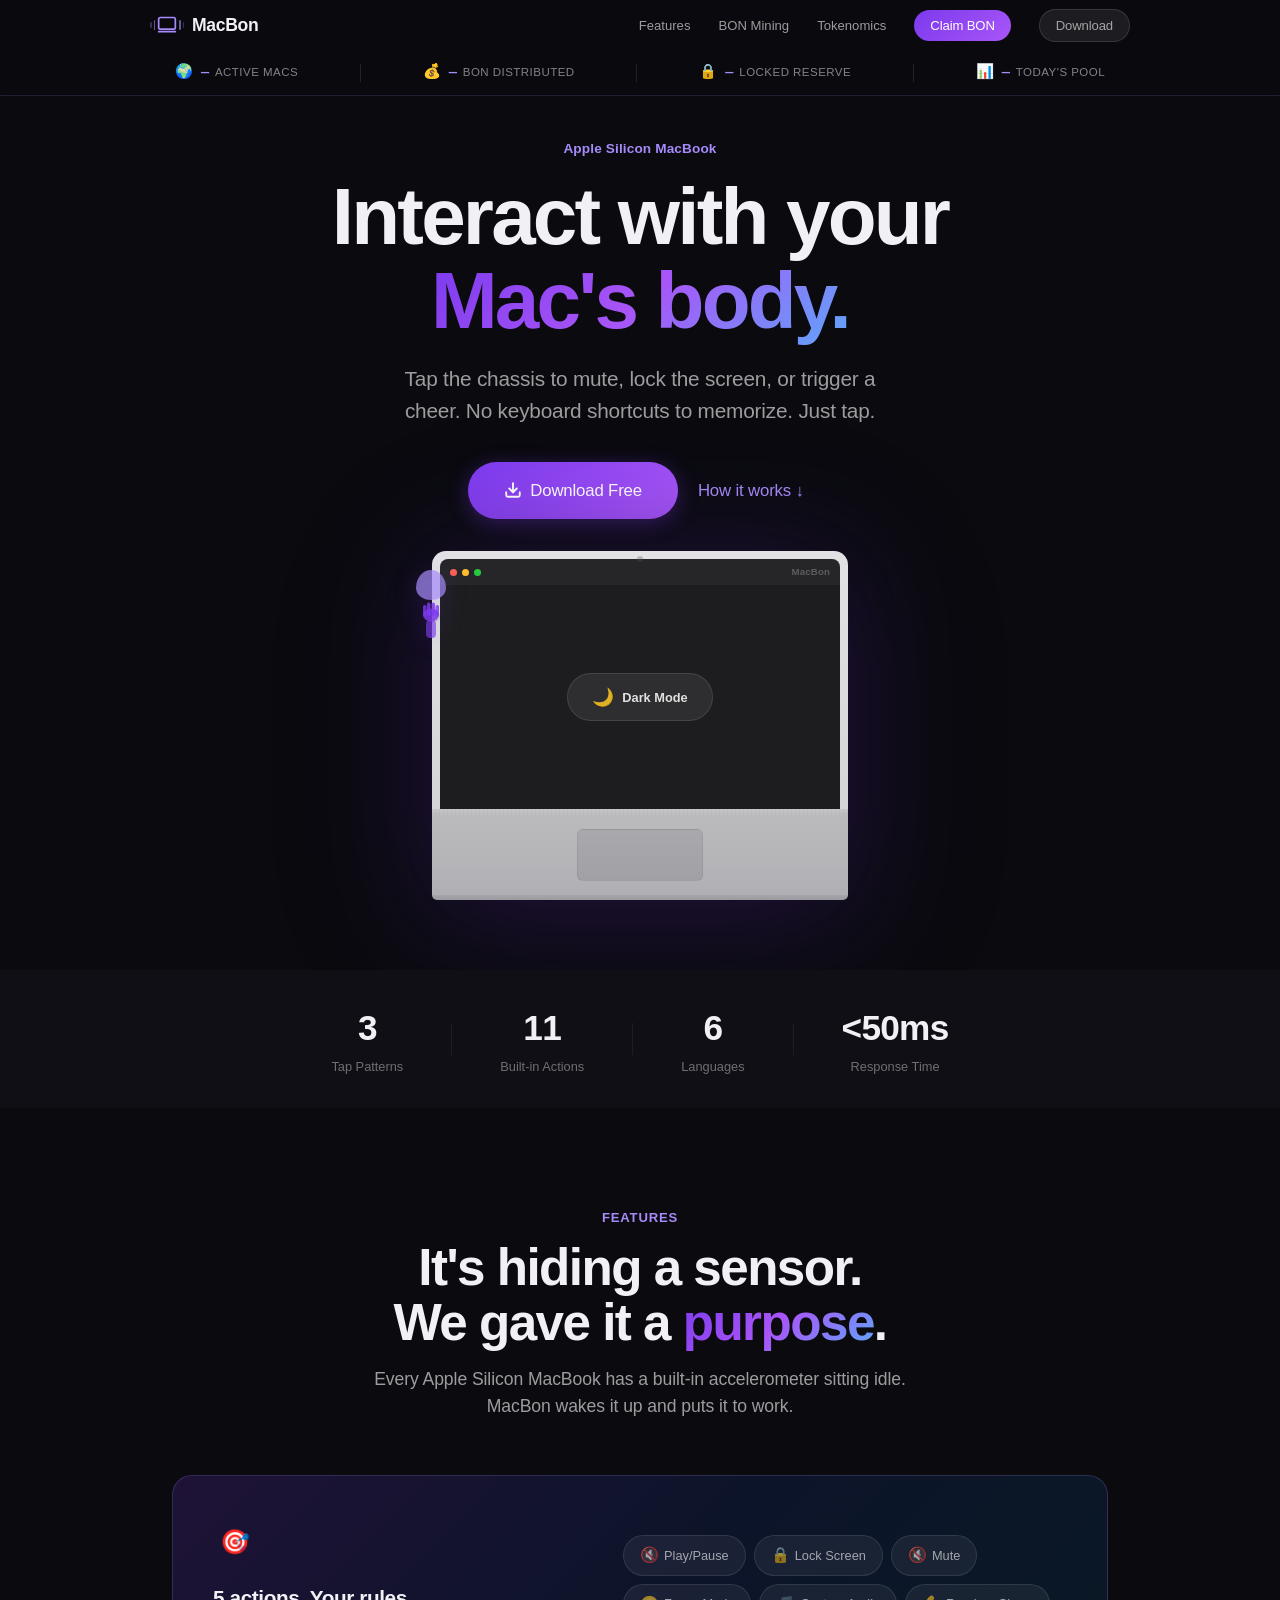
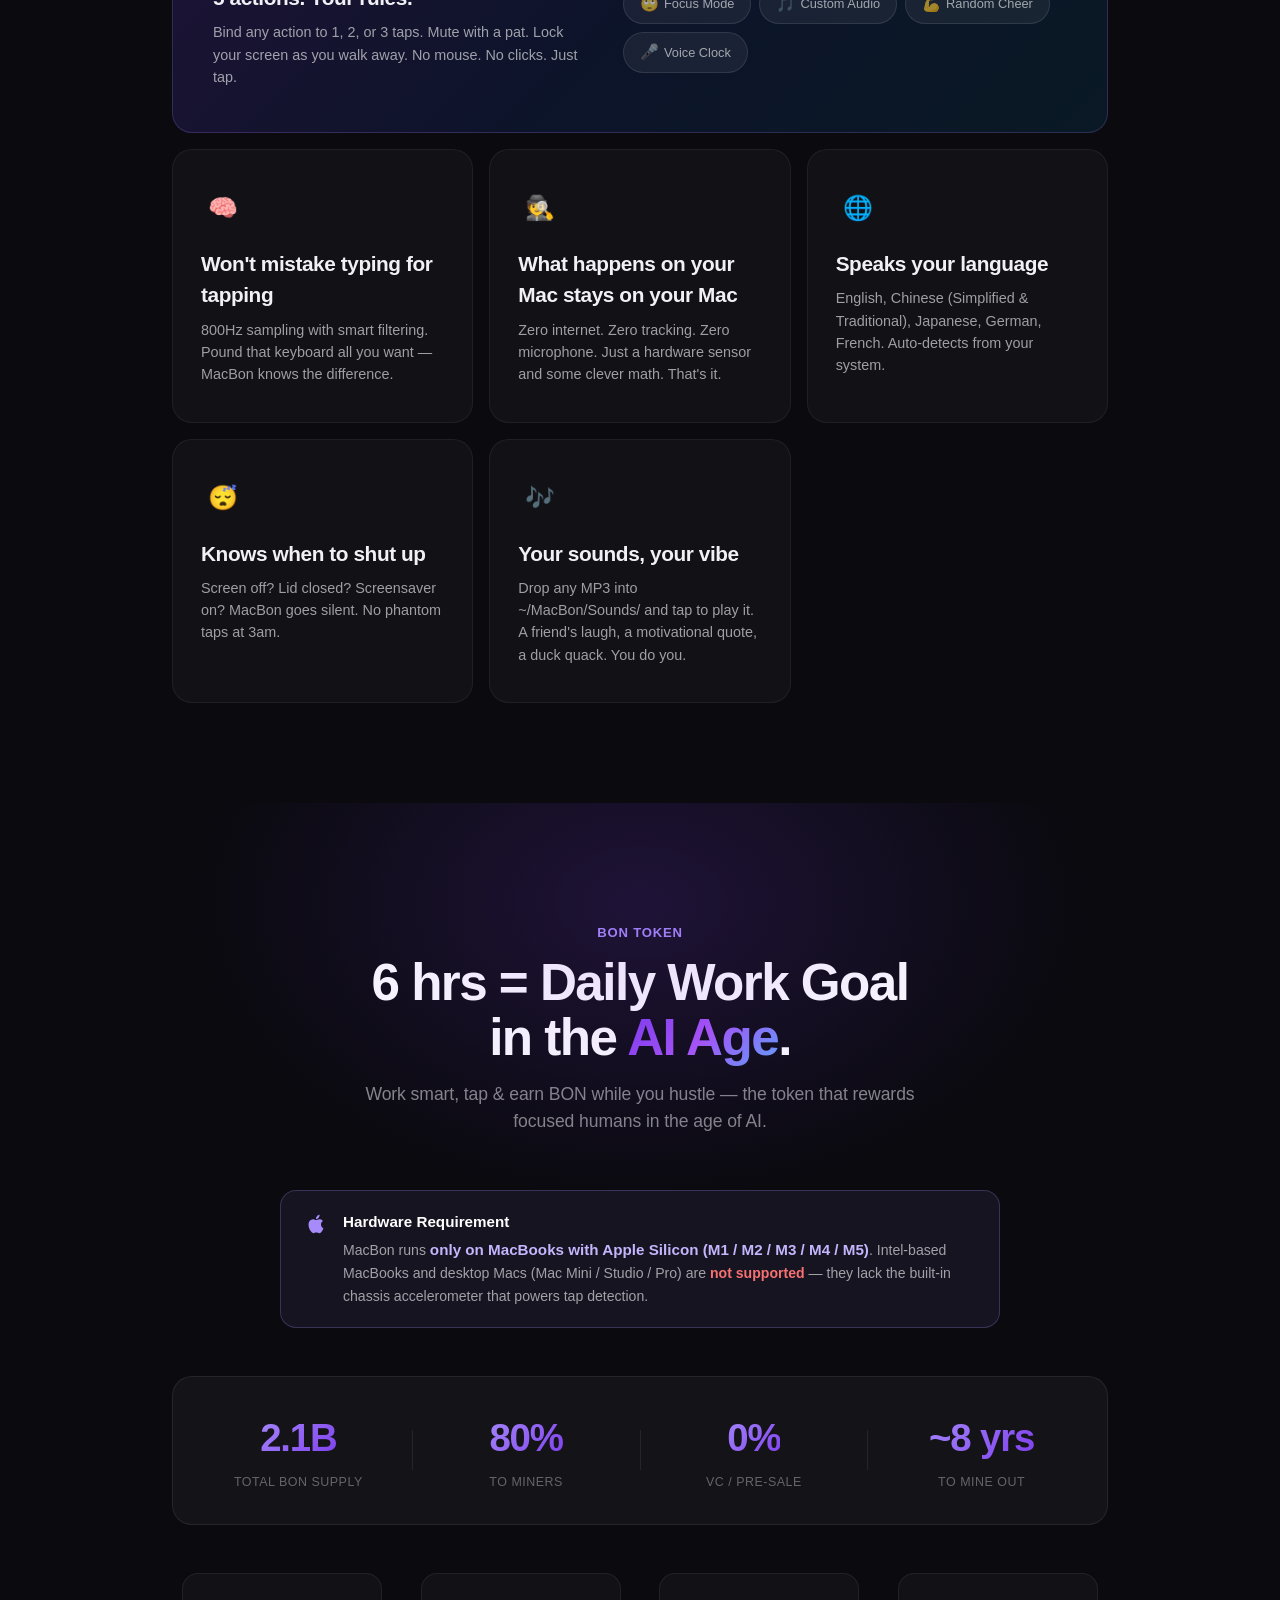
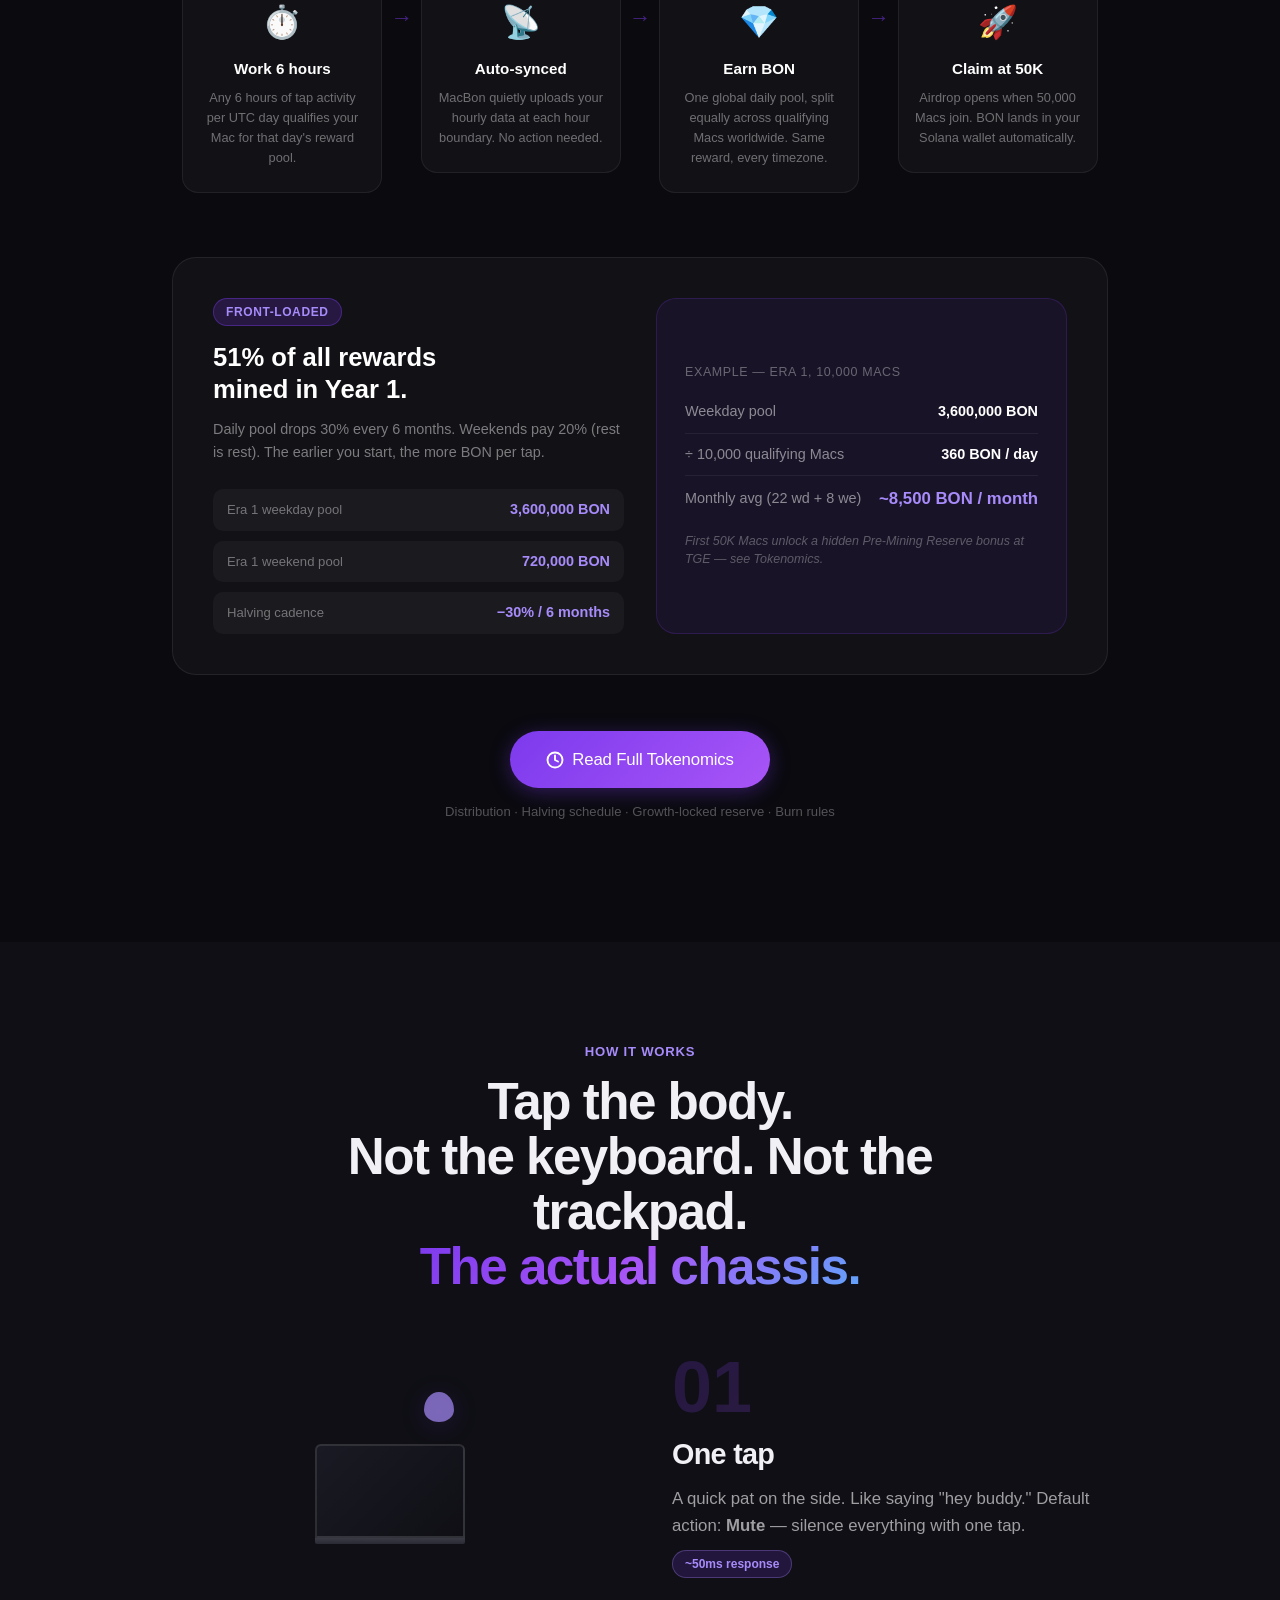
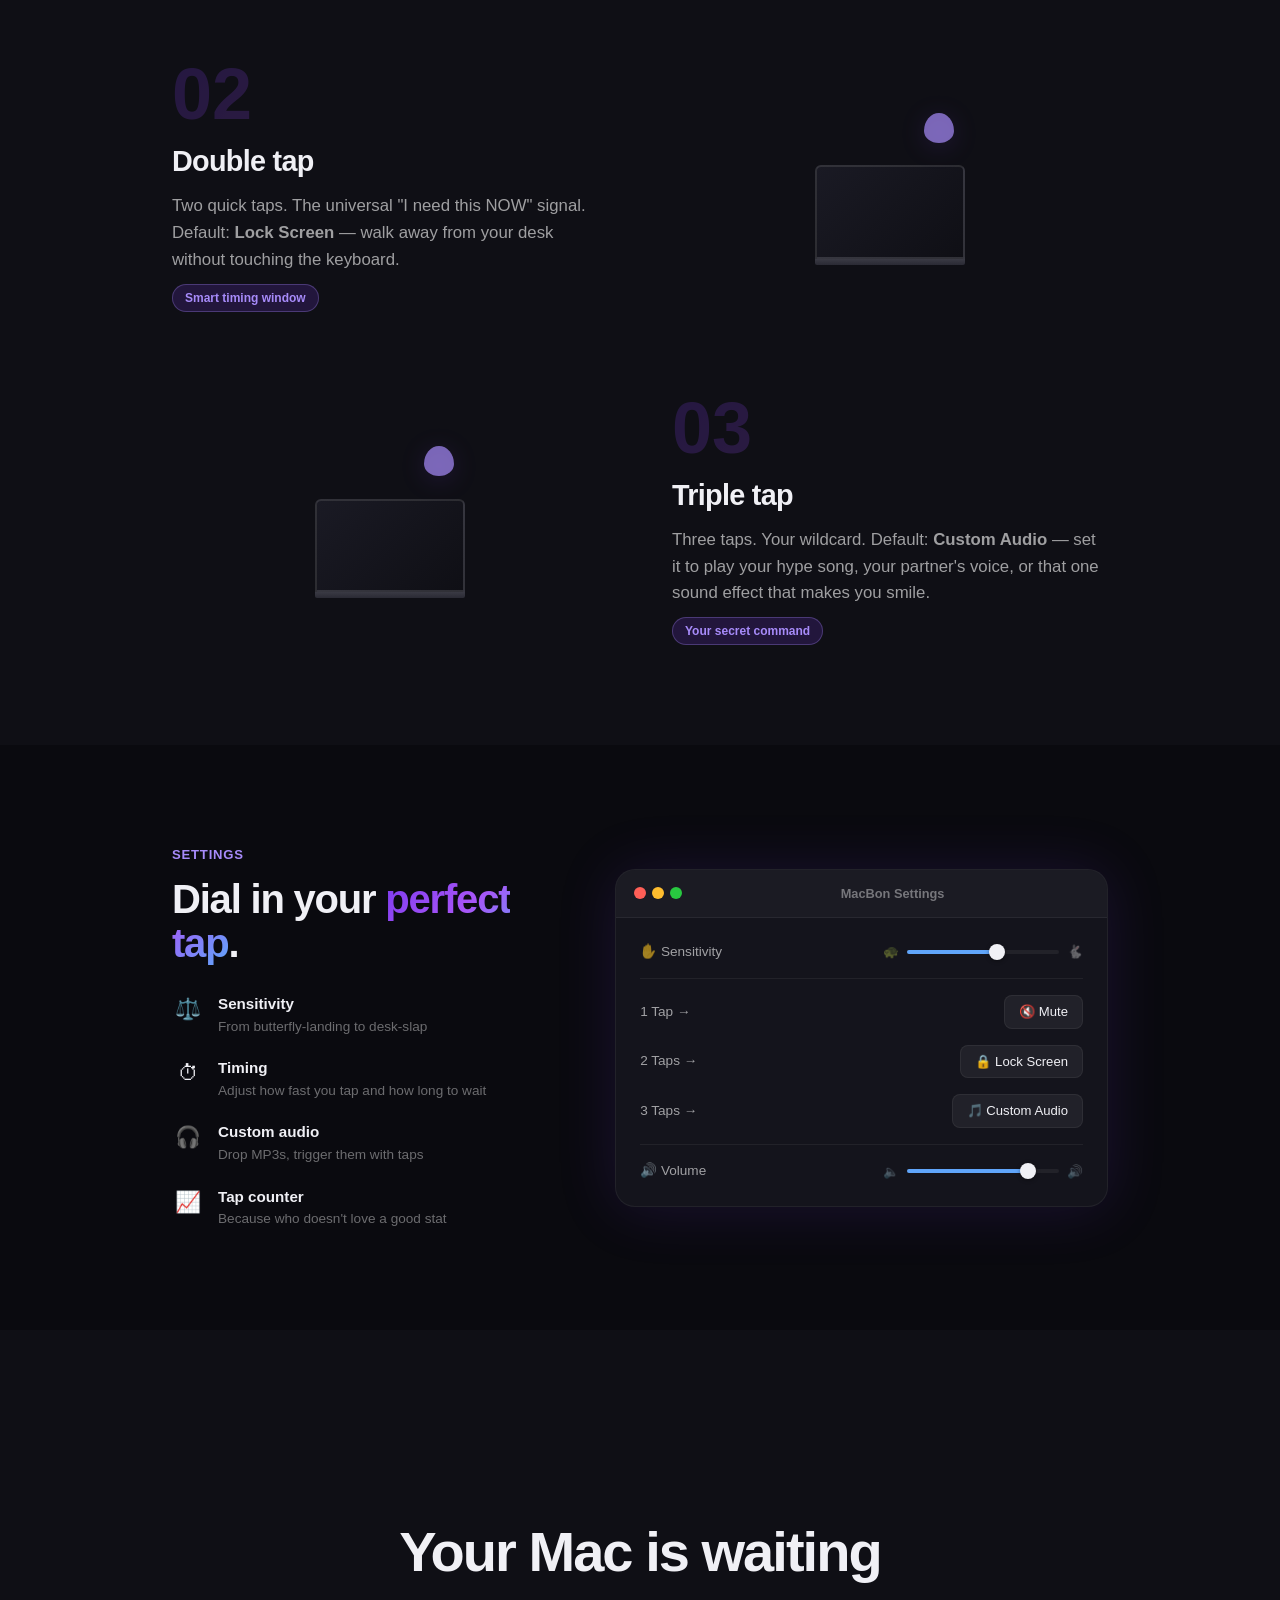
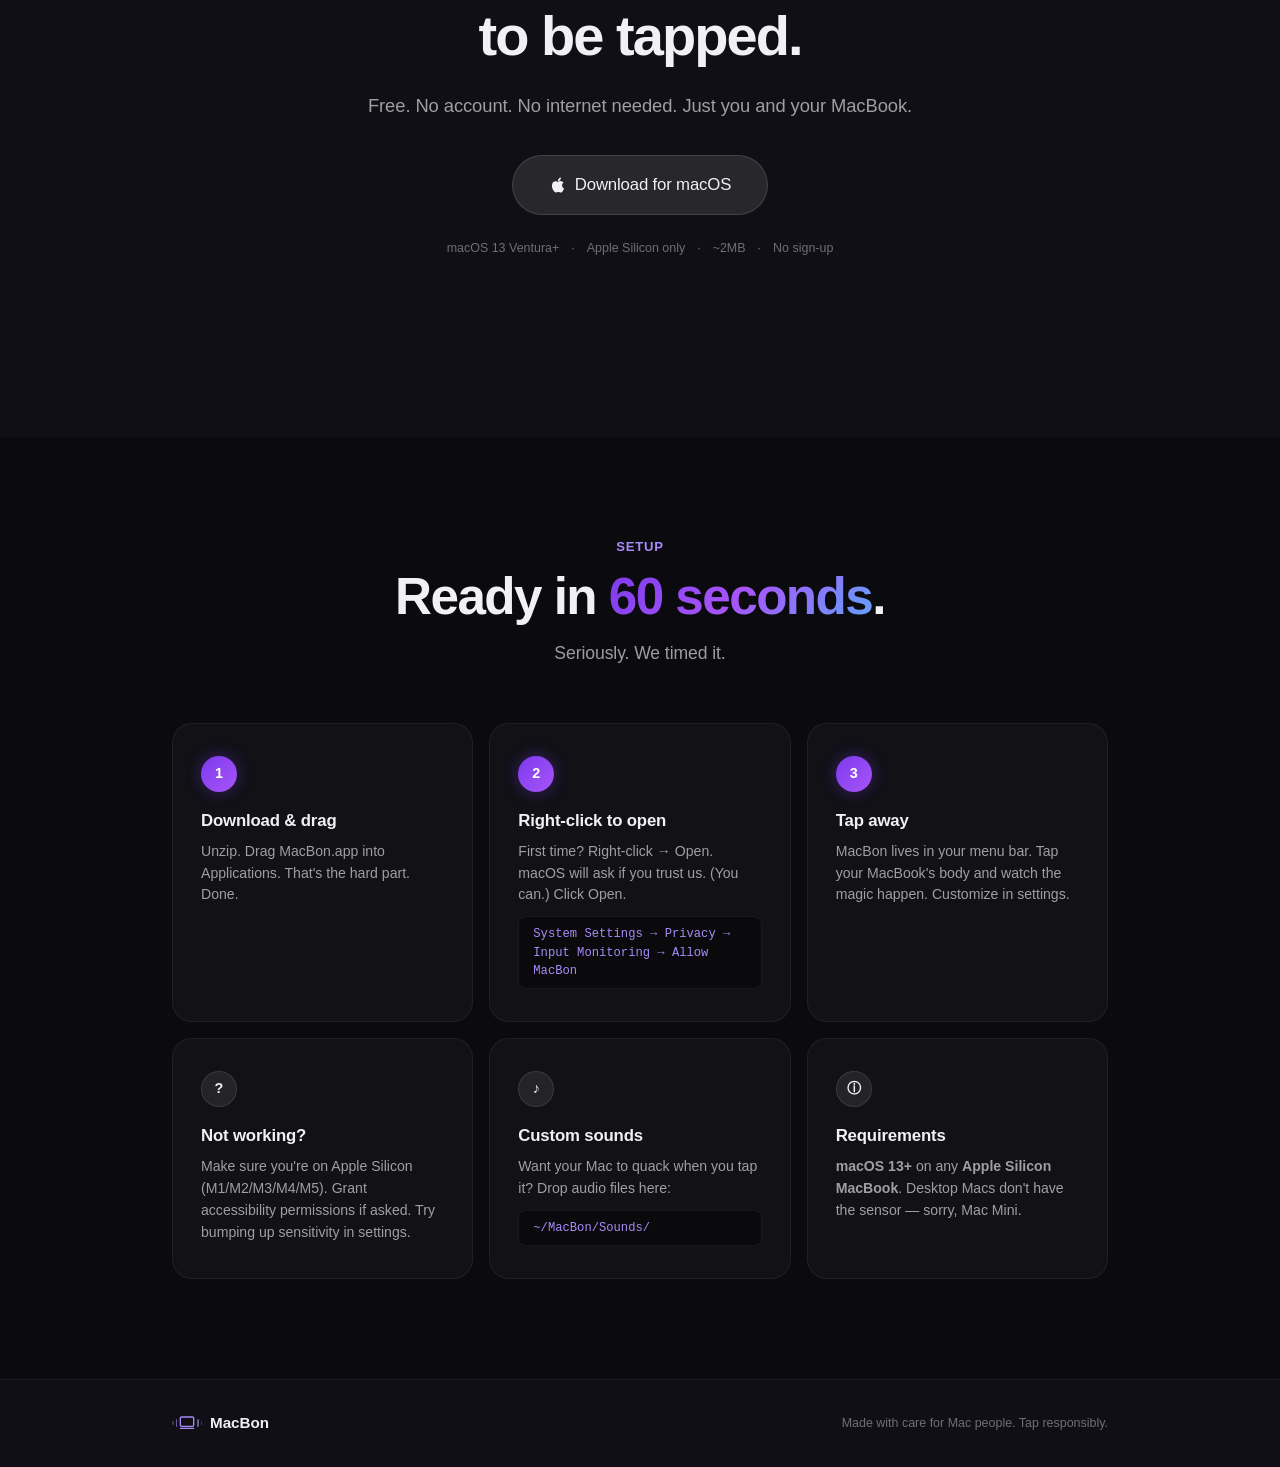
==== commit d86b18af: "v1.2.0: BON token mining + Pre-Mining Reserve + Secure Enclave attestation Major release introducing" ====
--- a/website/index.html
+++ b/website/index.html
@@ -23,12 +23,42 @@
         </a>
         <div class="nav-links">
             <a href="#features">Features</a>
-            <a href="#how">How It Works</a>
-            <a href="#install">Setup</a>
+            <a href="#mining">BON Mining</a>
+            <a href="tokenomics.html">Tokenomics</a>
+            <a href="claim.html" class="btn btn-nav btn-nav-claim">Claim BON</a>
             <a href="#download" class="btn btn-nav">Download</a>
         </div>
     </div>
 </nav>
+
+<!-- Live Stats Strip -->
+<div class="stats-strip" id="statsStrip">
+    <div class="stats-strip-inner">
+        <div class="stat-cell">
+            <span class="stat-icon">🌍</span>
+            <span class="stat-num" id="statActiveDevices">—</span>
+            <span class="stat-label">Active Macs</span>
+        </div>
+        <div class="stat-divider"></div>
+        <div class="stat-cell">
+            <span class="stat-icon">💰</span>
+            <span class="stat-num" id="statDistributed">—</span>
+            <span class="stat-label">BON Distributed</span>
+        </div>
+        <div class="stat-divider"></div>
+        <div class="stat-cell">
+            <span class="stat-icon">🔒</span>
+            <span class="stat-num" id="statLocked">—</span>
+            <span class="stat-label">Locked Reserve</span>
+        </div>
+        <div class="stat-divider"></div>
+        <div class="stat-cell">
+            <span class="stat-icon">📊</span>
+            <span class="stat-num" id="statToday">—</span>
+            <span class="stat-label">Today's Pool</span>
+        </div>
+    </div>
+</div>
 
 <!-- Hero -->
 <section class="hero">
@@ -233,6 +263,128 @@
     </div>
 </section>
 
+<!-- BON Mining -->
+<section class="mining" id="mining">
+    <div class="container">
+        <div class="section-header">
+            <div class="section-eyebrow">BON Token</div>
+            <h2>6 hrs = Daily Work Goal<br>in the <span class="gradient-text">AI Age</span>.</h2>
+            <p>Work smart, tap &amp; earn BON while you hustle — the token that rewards focused humans in the age of AI.</p>
+        </div>
+
+        <!-- Hardware requirement notice -->
+        <div class="hw-requirement">
+            <svg width="22" height="22" viewBox="0 0 24 24" fill="currentColor"><path d="M18.71 19.5C17.88 20.74 17 21.95 15.66 21.97C14.32 21.99 13.89 21.18 12.37 21.18C10.84 21.18 10.37 21.95 9.09997 21.99C7.78997 22.03 6.79997 20.68 5.95997 19.47C4.24997 17 2.93997 12.45 4.69997 9.39C5.56997 7.87 7.12997 6.91 8.81997 6.88C10.1 6.86 11.32 7.75 12.11 7.75C12.89 7.75 14.37 6.68 15.92 6.84C16.57 6.87 18.39 7.1 19.56 8.82C19.47 8.88 17.39 10.1 17.41 12.63C17.44 15.65 20.06 16.66 20.09 16.67C20.06 16.74 19.67 18.11 18.71 19.5ZM13 3.5C13.73 2.67 14.94 2.04 15.94 2C16.07 3.17 15.6 4.35 14.9 5.19C14.21 6.04 13.07 6.7 11.95 6.61C11.8 5.46 12.36 4.26 13 3.5Z"/></svg>
+            <div class="hw-text">
+                <strong>Hardware Requirement</strong>
+                <span>MacBon runs <strong>only on MacBooks with Apple Silicon (M1 / M2 / M3 / M4 / M5)</strong>. Intel-based MacBooks and desktop Macs (Mac Mini / Studio / Pro) are <em>not supported</em> — they lack the built-in chassis accelerometer that powers tap detection.</span>
+            </div>
+        </div>
+
+        <!-- Token key stats -->
+        <div class="token-stats">
+            <div class="token-stat">
+                <span class="token-num">2.1B</span>
+                <span class="token-label">Total BON Supply</span>
+            </div>
+            <div class="token-divider"></div>
+            <div class="token-stat">
+                <span class="token-num">80%</span>
+                <span class="token-label">To Miners</span>
+            </div>
+            <div class="token-divider"></div>
+            <div class="token-stat">
+                <span class="token-num">0%</span>
+                <span class="token-label">VC / Pre-sale</span>
+            </div>
+            <div class="token-divider"></div>
+            <div class="token-stat">
+                <span class="token-num">~8 yrs</span>
+                <span class="token-label">To Mine Out</span>
+            </div>
+        </div>
+
+        <!-- How mining works -->
+        <div class="mining-flow">
+            <div class="mining-step">
+                <div class="mining-icon">⏱️</div>
+                <h4>Work 6 hours</h4>
+                <p>Any 6 hours of tap activity per UTC day qualifies your Mac for that day's reward pool.</p>
+            </div>
+            <div class="mining-arrow">→</div>
+            <div class="mining-step">
+                <div class="mining-icon">📡</div>
+                <h4>Auto-synced</h4>
+                <p>MacBon quietly uploads your hourly data at each hour boundary. No action needed.</p>
+            </div>
+            <div class="mining-arrow">→</div>
+            <div class="mining-step">
+                <div class="mining-icon">💎</div>
+                <h4>Earn BON</h4>
+                <p>One global daily pool, split equally across qualifying Macs worldwide. Same reward, every timezone.</p>
+            </div>
+            <div class="mining-arrow">→</div>
+            <div class="mining-step">
+                <div class="mining-icon">🚀</div>
+                <h4>Claim at 50K</h4>
+                <p>Airdrop opens when 50,000 Macs join. BON lands in your Solana wallet automatically.</p>
+            </div>
+        </div>
+
+        <!-- Reward logic card -->
+        <div class="reward-card">
+            <div class="reward-card-left">
+                <div class="reward-badge">Front-loaded</div>
+                <h3>51% of all rewards<br>mined in Year 1.</h3>
+                <p>Daily pool drops 30% every 6 months. Weekends pay 20% (rest is rest). The earlier you start, the more BON per tap.</p>
+                <div class="reward-math">
+                    <div class="math-row">
+                        <span class="math-label">Era 1 weekday pool</span>
+                        <span class="math-val">3,600,000 BON</span>
+                    </div>
+                    <div class="math-row">
+                        <span class="math-label">Era 1 weekend pool</span>
+                        <span class="math-val">720,000 BON</span>
+                    </div>
+                    <div class="math-row">
+                        <span class="math-label">Halving cadence</span>
+                        <span class="math-val">−30% / 6 months</span>
+                    </div>
+                </div>
+            </div>
+            <div class="reward-card-right">
+                <div class="reward-example">
+                    <div class="example-label">Example — Era 1, 10,000 Macs</div>
+                    <div class="example-calc">
+                        <div class="example-row">
+                            <span>Weekday pool</span>
+                            <strong>3,600,000 BON</strong>
+                        </div>
+                        <div class="example-row">
+                            <span>÷ 10,000 qualifying Macs</span>
+                            <strong>360 BON / day</strong>
+                        </div>
+                        <div class="example-row highlight">
+                            <span>Monthly avg (22 wd + 8 we)</span>
+                            <strong>~8,500 BON / month</strong>
+                        </div>
+                    </div>
+                    <div class="example-note">First 50K Macs unlock a hidden Pre-Mining Reserve bonus at TGE — see Tokenomics.</div>
+                </div>
+            </div>
+        </div>
+
+        <!-- CTA -->
+        <div class="mining-cta">
+            <a href="tokenomics.html" class="btn btn-primary btn-lg">
+                <svg width="18" height="18" viewBox="0 0 24 24" fill="none" stroke="currentColor" stroke-width="2.5" stroke-linecap="round" stroke-linejoin="round"><circle cx="12" cy="12" r="10"/><path d="M12 6v6l4 2"/></svg>
+                Read Full Tokenomics
+            </a>
+            <p class="mining-cta-note">Distribution · Halving schedule · Growth-locked reserve · Burn rules</p>
+        </div>
+    </div>
+</section>
+
 <!-- How It Works -->
 <section class="how" id="how">
     <div class="container">
@@ -433,7 +585,7 @@
             <div class="install-step fade-up">
                 <div class="install-num alt">?</div>
                 <h4>Not working?</h4>
-                <p>Make sure you're on Apple Silicon (M1/M2/M3/M4). Grant accessibility permissions if asked. Try bumping up sensitivity in settings.</p>
+                <p>Make sure you're on Apple Silicon (M1/M2/M3/M4/M5). Grant accessibility permissions if asked. Try bumping up sensitivity in settings.</p>
             </div>
 
             <div class="install-step fade-up">
@@ -472,5 +624,6 @@
 </footer>
 
 <script src="script.js"></script>
+<script src="stats.js"></script>
 </body>
 </html>
--- a/website/style.css
+++ b/website/style.css
@@ -1,20 +1,22 @@
 /* ========================================
-   MacBon — Apple-style Light Theme
+   MacBon — Dark Theme (matches BON Mining + Tokenomics)
    ======================================== */
 
 :root {
-    --bg: #ffffff;
-    --bg-secondary: #f5f5f7;
-    --bg-card: #ffffff;
-    --text: #1d1d1f;
-    --text-secondary: #6e6e73;
-    --text-tertiary: #86868b;
-    --border: #d2d2d7;
-    --border-light: #e8e8ed;
-    --purple: #7c3aed;
-    --blue: #0071e3;
-    --blue-hover: #0077ED;
-    --gradient: linear-gradient(135deg, #7c3aed, #2563eb, #0ea5e9);
+    --bg: #0a0a0f;
+    --bg-secondary: #0f0f15;
+    --bg-card: #14141c;
+    --bg-elevated: rgba(255,255,255,0.03);
+    --text: #f0f0f5;
+    --text-secondary: rgba(255,255,255,0.6);
+    --text-tertiary: rgba(255,255,255,0.4);
+    --border: rgba(255,255,255,0.1);
+    --border-light: rgba(255,255,255,0.06);
+    --purple: #a78bfa;
+    --purple-deep: #7c3aed;
+    --blue: #60a5fa;
+    --blue-hover: #93c5fd;
+    --gradient: linear-gradient(135deg, #7c3aed, #a855f7, #60a5fa);
     --gradient-warm: linear-gradient(135deg, #f97316, #ec4899, #7c3aed);
     --radius: 20px;
     --radius-sm: 12px;
@@ -61,10 +63,10 @@
     z-index: 100;
     padding: 0 22px;
     height: 52px;
-    background: rgba(255,255,255,0.72);
+    background: rgba(10,10,15,0.72);
     backdrop-filter: saturate(180%) blur(20px);
     -webkit-backdrop-filter: saturate(180%) blur(20px);
-    border-bottom: 1px solid rgba(0,0,0,0.06);
+    border-bottom: 1px solid rgba(255,255,255,0.08);
     display: flex;
     align-items: center;
 }
@@ -129,6 +131,95 @@
 }
 
 .nav-links a:hover { color: var(--text); }
+
+/* ── Live Stats Strip (sticky under nav) ── */
+
+.stats-strip {
+    position: fixed;
+    top: 52px;
+    left: 0;
+    right: 0;
+    z-index: 99;
+    height: 44px;
+    background: rgba(10,10,15,0.85);
+    backdrop-filter: saturate(180%) blur(20px);
+    -webkit-backdrop-filter: saturate(180%) blur(20px);
+    border-bottom: 1px solid rgba(168,139,250,0.15);
+    display: flex;
+    align-items: center;
+    justify-content: center;
+    padding: 0 22px;
+    overflow: hidden;
+}
+
+.stats-strip-inner {
+    max-width: 980px;
+    width: 100%;
+    display: flex;
+    align-items: center;
+    justify-content: space-around;
+    gap: 12px;
+}
+
+.stat-cell {
+    display: flex;
+    align-items: baseline;
+    gap: 6px;
+    white-space: nowrap;
+    overflow: hidden;
+    text-overflow: ellipsis;
+}
+
+.stat-cell .stat-icon {
+    font-size: 0.9rem;
+    line-height: 1;
+    margin-right: 2px;
+}
+
+.stat-cell .stat-num {
+    font-family: 'SF Mono', 'Menlo', monospace;
+    font-size: 0.85rem;
+    font-weight: 700;
+    color: #a78bfa;
+    letter-spacing: -0.01em;
+    transition: color 0.3s;
+}
+
+.stat-cell .stat-label {
+    font-size: 0.72rem;
+    color: rgba(255,255,255,0.5);
+    text-transform: uppercase;
+    letter-spacing: 0.04em;
+}
+
+.stat-divider {
+    width: 1px;
+    height: 18px;
+    background: rgba(255,255,255,0.1);
+    flex-shrink: 0;
+}
+
+/* When numbers update, briefly pulse */
+.stat-cell .stat-num.pulse {
+    color: #4ade80;
+}
+
+/* Body padding to account for nav (52px) + stats strip (44px) */
+body {
+    padding-top: 96px;
+}
+
+@media (max-width: 760px) {
+    .stats-strip { height: auto; padding: 8px 12px; }
+    .stats-strip-inner {
+        flex-wrap: wrap;
+        justify-content: center;
+        gap: 6px 14px;
+    }
+    .stat-cell .stat-label { display: none; }
+    .stat-divider { display: none; }
+    body { padding-top: 110px; }
+}
 
 /* ── Buttons ── */
 
@@ -152,16 +243,18 @@
 .btn-lg { padding: 16px 36px; font-size: 1.05rem; }
 
 .btn-primary {
-    background: var(--blue);
+    background: linear-gradient(135deg, #7c3aed, #a855f7);
     color: white;
+    box-shadow: 0 4px 20px rgba(124,58,237,0.35);
 }
 .btn-primary:hover {
-    background: var(--blue-hover);
+    filter: brightness(1.1);
+    box-shadow: 0 6px 26px rgba(124,58,237,0.5);
 }
 
 .btn-ghost {
     background: transparent;
-    color: var(--blue);
+    color: var(--purple);
     padding: 16px 8px;
 }
 .btn-ghost:hover {
@@ -169,16 +262,18 @@
 }
 
 .btn-dark {
-    background: var(--text);
-    color: white;
+    background: rgba(255,255,255,0.1);
+    color: var(--text);
+    border: 1px solid rgba(255,255,255,0.12);
 }
 .btn-dark:hover {
-    background: #333;
+    background: rgba(255,255,255,0.15);
 }
 
 .btn-nav {
-    background: var(--blue);
-    color: white;
+    background: rgba(255,255,255,0.08);
+    color: var(--text);
+    border: 1px solid rgba(255,255,255,0.12);
     border-radius: 980px;
     padding: 6px 16px;
     font-size: 0.82rem;
@@ -187,7 +282,7 @@
 /* ── Hero ── */
 
 .hero {
-    padding: 100px 22px 40px;
+    padding: 40px 22px 40px;
     text-align: center;
     overflow: hidden;
     background: var(--bg);
@@ -262,7 +357,7 @@
     position: relative;
     width: 65%;
     margin: 0 auto;
-    filter: drop-shadow(0 8px 40px rgba(0,0,0,0.10));
+    filter: drop-shadow(0 12px 60px rgba(124,58,237,0.25)) drop-shadow(0 8px 40px rgba(0,0,0,0.5));
 }
 
 /* Screen */
@@ -482,9 +577,12 @@
     align-items: center;
     gap: 8px;
     padding: 10px 18px;
-    background: white;
+    background: rgba(20,20,28,0.95);
+    border: 1px solid rgba(168,139,250,0.3);
     border-radius: 980px;
-    box-shadow: 0 4px 20px rgba(0,0,0,0.08), 0 0 0 1px rgba(0,0,0,0.04);
+    box-shadow: 0 4px 20px rgba(124,58,237,0.3), 0 0 0 1px rgba(255,255,255,0.05);
+    backdrop-filter: blur(10px);
+    -webkit-backdrop-filter: blur(10px);
     font-size: 0.82rem;
     font-weight: 600;
     color: var(--text);
@@ -632,7 +730,8 @@
 }
 
 .feature-card {
-    background: var(--bg-secondary);
+    background: var(--bg-elevated);
+    border: 1px solid var(--border-light);
     border-radius: var(--radius);
     padding: 36px 28px;
     transition: all 0.4s cubic-bezier(.25,.1,.25,1);
@@ -640,7 +739,8 @@
 
 .feature-card:hover {
     transform: scale(1.02);
-    box-shadow: 0 8px 40px rgba(0,0,0,0.06);
+    border-color: rgba(168,139,250,0.3);
+    box-shadow: 0 8px 40px rgba(124,58,237,0.15);
 }
 
 .feature-card.card-hero {
@@ -649,7 +749,8 @@
     align-items: center;
     gap: 40px;
     padding: 44px 40px;
-    background: linear-gradient(135deg, #f5f0ff, #eef4ff, #f0faff);
+    background: linear-gradient(135deg, rgba(124,58,237,0.18), rgba(37,99,235,0.12), rgba(14,165,233,0.1));
+    border-color: rgba(168,139,250,0.2);
 }
 
 .card-hero-text {
@@ -699,19 +800,20 @@
     align-items: center;
     gap: 5px;
     padding: 8px 16px;
-    background: white;
+    background: rgba(255,255,255,0.06);
+    border: 1px solid rgba(255,255,255,0.1);
     border-radius: 980px;
     font-size: 0.8rem;
     font-weight: 500;
     color: var(--text-secondary);
-    box-shadow: 0 1px 3px rgba(0,0,0,0.06);
     transition: all 0.3s;
     white-space: nowrap;
 }
 
 .action-pill:hover {
     transform: translateY(-2px);
-    box-shadow: 0 4px 12px rgba(0,0,0,0.08);
+    background: rgba(168,139,250,0.12);
+    border-color: rgba(168,139,250,0.3);
     color: var(--text);
 }
 
@@ -764,14 +866,14 @@
 }
 
 .demo-screen {
-    background: #f5f5f7;
+    background: linear-gradient(135deg, #1a1a24, #0f0f15);
     border-radius: 6px 6px 0 0;
-    border: 2px solid #d2d2d7;
+    border: 2px solid rgba(255,255,255,0.12);
     aspect-ratio: 16/10;
 }
 
 .demo-base {
-    background: linear-gradient(180deg, #d8d8dc, #c0c0c4);
+    background: linear-gradient(180deg, #3a3a44, #2a2a34);
     height: 6px;
     border-radius: 0 0 2px 2px;
 }
@@ -885,7 +987,8 @@
 .step-tag {
     display: inline-block;
     padding: 4px 12px;
-    background: rgba(124,58,237,0.08);
+    background: rgba(124,58,237,0.18);
+    border: 1px solid rgba(168,139,250,0.3);
     border-radius: 980px;
     font-size: 0.75rem;
     font-weight: 600;
@@ -952,10 +1055,11 @@
 
 /* Settings Window */
 .preview-window {
-    background: white;
+    background: var(--bg-card);
+    border: 1px solid var(--border-light);
     border-radius: var(--radius);
     overflow: hidden;
-    box-shadow: 0 2px 40px rgba(0,0,0,0.08), 0 0 0 1px rgba(0,0,0,0.04);
+    box-shadow: 0 2px 60px rgba(124,58,237,0.15);
 }
 
 .window-chrome {
@@ -963,7 +1067,7 @@
     align-items: center;
     gap: 14px;
     padding: 14px 18px;
-    background: var(--bg-secondary);
+    background: rgba(255,255,255,0.03);
     border-bottom: 1px solid var(--border-light);
 }
 
@@ -1035,14 +1139,14 @@
     transform: translateY(-50%);
     width: 16px;
     height: 16px;
-    background: white;
+    background: #f0f0f5;
     border-radius: 50%;
-    box-shadow: 0 1px 4px rgba(0,0,0,0.15), 0 0 0 0.5px rgba(0,0,0,0.04);
+    box-shadow: 0 1px 4px rgba(0,0,0,0.4);
 }
 
 .setting-select {
     padding: 6px 14px;
-    background: var(--bg-secondary);
+    background: rgba(255,255,255,0.06);
     border: 1px solid var(--border-light);
     border-radius: var(--radius-xs);
     font-size: 0.82rem;
@@ -1115,7 +1219,8 @@
 }
 
 .install-step {
-    background: var(--bg-secondary);
+    background: var(--bg-elevated);
+    border: 1px solid var(--border-light);
     border-radius: var(--radius);
     padding: 32px 28px;
     transition: all 0.3s;
@@ -1123,7 +1228,8 @@
 
 .install-step:hover {
     transform: translateY(-3px);
-    box-shadow: 0 8px 30px rgba(0,0,0,0.05);
+    border-color: rgba(168,139,250,0.3);
+    box-shadow: 0 8px 30px rgba(124,58,237,0.15);
 }
 
 .install-num {
@@ -1132,18 +1238,20 @@
     justify-content: center;
     width: 36px;
     height: 36px;
-    background: var(--text);
+    background: linear-gradient(135deg, #7c3aed, #a855f7);
     border-radius: 50%;
     font-size: 0.9rem;
     font-weight: 700;
     color: white;
     margin-bottom: 16px;
+    box-shadow: 0 0 16px rgba(124,58,237,0.4);
 }
 
 .install-num.alt {
-    background: var(--bg);
+    background: rgba(255,255,255,0.08);
     color: var(--text);
     border: 1.5px solid var(--border);
+    box-shadow: none;
 }
 
 .install-step h4 {
@@ -1163,7 +1271,7 @@
 .install-code {
     margin-top: 10px;
     padding: 8px 14px;
-    background: white;
+    background: rgba(0,0,0,0.4);
     border: 1px solid var(--border-light);
     border-radius: var(--radius-xs);
     font-family: 'SF Mono', 'Fira Code', monospace;
@@ -1234,3 +1342,290 @@
     .download-card { padding: 60px 24px; }
     .footer-inner { flex-direction: column; gap: 12px; text-align: center; }
 }
+
+/* ========================================
+   BON Mining Section
+   ======================================== */
+
+.mining {
+    padding: 120px 0;
+    background: #0a0a0f;
+    color: #f0f0f5;
+    overflow: hidden;
+    position: relative;
+}
+
+.mining::before {
+    content: '';
+    position: absolute;
+    top: -200px;
+    left: 50%;
+    transform: translateX(-50%);
+    width: 900px;
+    height: 600px;
+    background: radial-gradient(ellipse, rgba(124,58,237,0.18) 0%, transparent 70%);
+    pointer-events: none;
+}
+
+.mining .section-eyebrow { color: #a78bfa; }
+.mining h2 { color: #fff; }
+.mining .section-header p { color: rgba(255,255,255,0.5); }
+
+/* Hardware requirement notice */
+.hw-requirement {
+    display: flex;
+    align-items: flex-start;
+    gap: 16px;
+    max-width: 720px;
+    margin: 0 auto 40px;
+    padding: 20px 24px;
+    background: rgba(168,139,250,0.08);
+    border: 1px solid rgba(168,139,250,0.25);
+    border-radius: 16px;
+}
+.hw-requirement svg {
+    color: #a78bfa;
+    flex-shrink: 0;
+    margin-top: 2px;
+}
+.hw-text {
+    display: flex;
+    flex-direction: column;
+    gap: 4px;
+}
+.hw-text strong {
+    color: #fff;
+    font-size: 0.95rem;
+    font-weight: 700;
+}
+.hw-text span {
+    color: rgba(255,255,255,0.6);
+    font-size: 0.88rem;
+    line-height: 1.6;
+}
+.hw-text strong + strong,
+.hw-text span strong { color: #c4b5fd; }
+.hw-text em { color: #f87171; font-style: normal; font-weight: 600; }
+
+/* Token stats row */
+.token-stats {
+    display: flex;
+    align-items: center;
+    justify-content: center;
+    gap: 0;
+    background: rgba(255,255,255,0.04);
+    border: 1px solid rgba(255,255,255,0.08);
+    border-radius: 20px;
+    padding: 32px 20px;
+    margin: 48px 0;
+}
+
+.token-stat {
+    display: flex;
+    flex-direction: column;
+    align-items: center;
+    gap: 6px;
+    flex: 1;
+}
+
+.token-num {
+    font-size: clamp(1.6rem, 3vw, 2.4rem);
+    font-weight: 800;
+    letter-spacing: -0.03em;
+    background: linear-gradient(135deg, #a78bfa, #7c3aed);
+    -webkit-background-clip: text;
+    -webkit-text-fill-color: transparent;
+    background-clip: text;
+}
+
+.token-label {
+    font-size: 0.78rem;
+    color: rgba(255,255,255,0.35);
+    text-transform: uppercase;
+    letter-spacing: 0.04em;
+    text-align: center;
+}
+
+.token-divider {
+    width: 1px;
+    height: 40px;
+    background: rgba(255,255,255,0.08);
+    margin: 0 8px;
+}
+
+/* Mining flow */
+.mining-flow {
+    display: flex;
+    align-items: flex-start;
+    justify-content: center;
+    gap: 8px;
+    margin-bottom: 64px;
+    flex-wrap: wrap;
+}
+
+.mining-step {
+    flex: 1;
+    min-width: 160px;
+    max-width: 200px;
+    text-align: center;
+    padding: 24px 16px;
+    background: rgba(255,255,255,0.03);
+    border: 1px solid rgba(255,255,255,0.07);
+    border-radius: 16px;
+}
+
+.mining-icon { font-size: 2rem; margin-bottom: 12px; }
+
+.mining-step h4 {
+    font-size: 0.95rem;
+    font-weight: 700;
+    color: #fff;
+    margin-bottom: 8px;
+}
+
+.mining-step p {
+    font-size: 0.8rem;
+    color: rgba(255,255,255,0.4);
+    line-height: 1.55;
+}
+
+.mining-arrow {
+    font-size: 1.4rem;
+    color: rgba(124,58,237,0.5);
+    padding-top: 28px;
+    flex-shrink: 0;
+}
+
+/* Reward card */
+.reward-card {
+    display: grid;
+    grid-template-columns: 1fr 1fr;
+    gap: 32px;
+    background: rgba(255,255,255,0.03);
+    border: 1px solid rgba(255,255,255,0.08);
+    border-radius: 24px;
+    padding: 40px;
+    margin-bottom: 56px;
+}
+
+.reward-badge {
+    display: inline-block;
+    padding: 4px 12px;
+    background: rgba(124,58,237,0.2);
+    border: 1px solid rgba(124,58,237,0.4);
+    border-radius: 100px;
+    font-size: 0.75rem;
+    font-weight: 600;
+    color: #a78bfa;
+    text-transform: uppercase;
+    letter-spacing: 0.05em;
+    margin-bottom: 16px;
+}
+
+.reward-card-left h3 {
+    font-size: 1.6rem;
+    font-weight: 700;
+    color: #fff;
+    margin-bottom: 12px;
+    line-height: 1.25;
+}
+
+.reward-card-left p {
+    color: rgba(255,255,255,0.45);
+    font-size: 0.9rem;
+    line-height: 1.65;
+    margin-bottom: 24px;
+}
+
+.reward-math {
+    display: flex;
+    flex-direction: column;
+    gap: 10px;
+}
+
+.math-row {
+    display: flex;
+    justify-content: space-between;
+    align-items: center;
+    padding: 10px 14px;
+    background: rgba(255,255,255,0.04);
+    border-radius: 10px;
+}
+
+.math-label { font-size: 0.82rem; color: rgba(255,255,255,0.4); }
+.math-val   { font-size: 0.9rem;  font-weight: 700; color: #a78bfa; }
+
+/* Example calc */
+.reward-example {
+    background: rgba(124,58,237,0.08);
+    border: 1px solid rgba(124,58,237,0.2);
+    border-radius: 20px;
+    padding: 28px;
+    height: 100%;
+    display: flex;
+    flex-direction: column;
+    justify-content: center;
+    gap: 20px;
+}
+
+.example-label {
+    font-size: 0.78rem;
+    color: rgba(255,255,255,0.35);
+    text-transform: uppercase;
+    letter-spacing: 0.05em;
+}
+
+.example-calc { display: flex; flex-direction: column; gap: 10px; }
+
+.example-row {
+    display: flex;
+    justify-content: space-between;
+    align-items: center;
+    font-size: 0.9rem;
+    color: rgba(255,255,255,0.5);
+    padding-bottom: 10px;
+    border-bottom: 1px solid rgba(255,255,255,0.06);
+}
+
+.example-row:last-child { border-bottom: none; padding-bottom: 0; }
+.example-row strong { color: #fff; font-weight: 700; }
+.example-row.highlight strong { color: #a78bfa; font-size: 1.05rem; }
+
+.example-note {
+    font-size: 0.78rem;
+    color: rgba(255,255,255,0.3);
+    line-height: 1.5;
+    font-style: italic;
+}
+
+/* Mining CTA */
+.mining-cta {
+    text-align: center;
+    display: flex;
+    flex-direction: column;
+    align-items: center;
+    gap: 14px;
+}
+
+.mining-cta-note {
+    font-size: 0.82rem;
+    color: rgba(255,255,255,0.3);
+}
+
+/* Nav claim button */
+.btn-nav-claim {
+    background: linear-gradient(135deg, #7c3aed, #a855f7) !important;
+    color: #fff !important;
+    border: none !important;
+}
+
+.btn-nav-claim:hover { opacity: 0.9; }
+
+@media (max-width: 700px) {
+    .reward-card { grid-template-columns: 1fr; }
+    .token-stats { flex-wrap: wrap; gap: 16px; }
+    .token-divider { display: none; }
+    .mining-flow { flex-direction: column; align-items: center; }
+    .mining-arrow { transform: rotate(90deg); padding: 0; }
+    .mining-step { max-width: 100%; width: 100%; }
+}
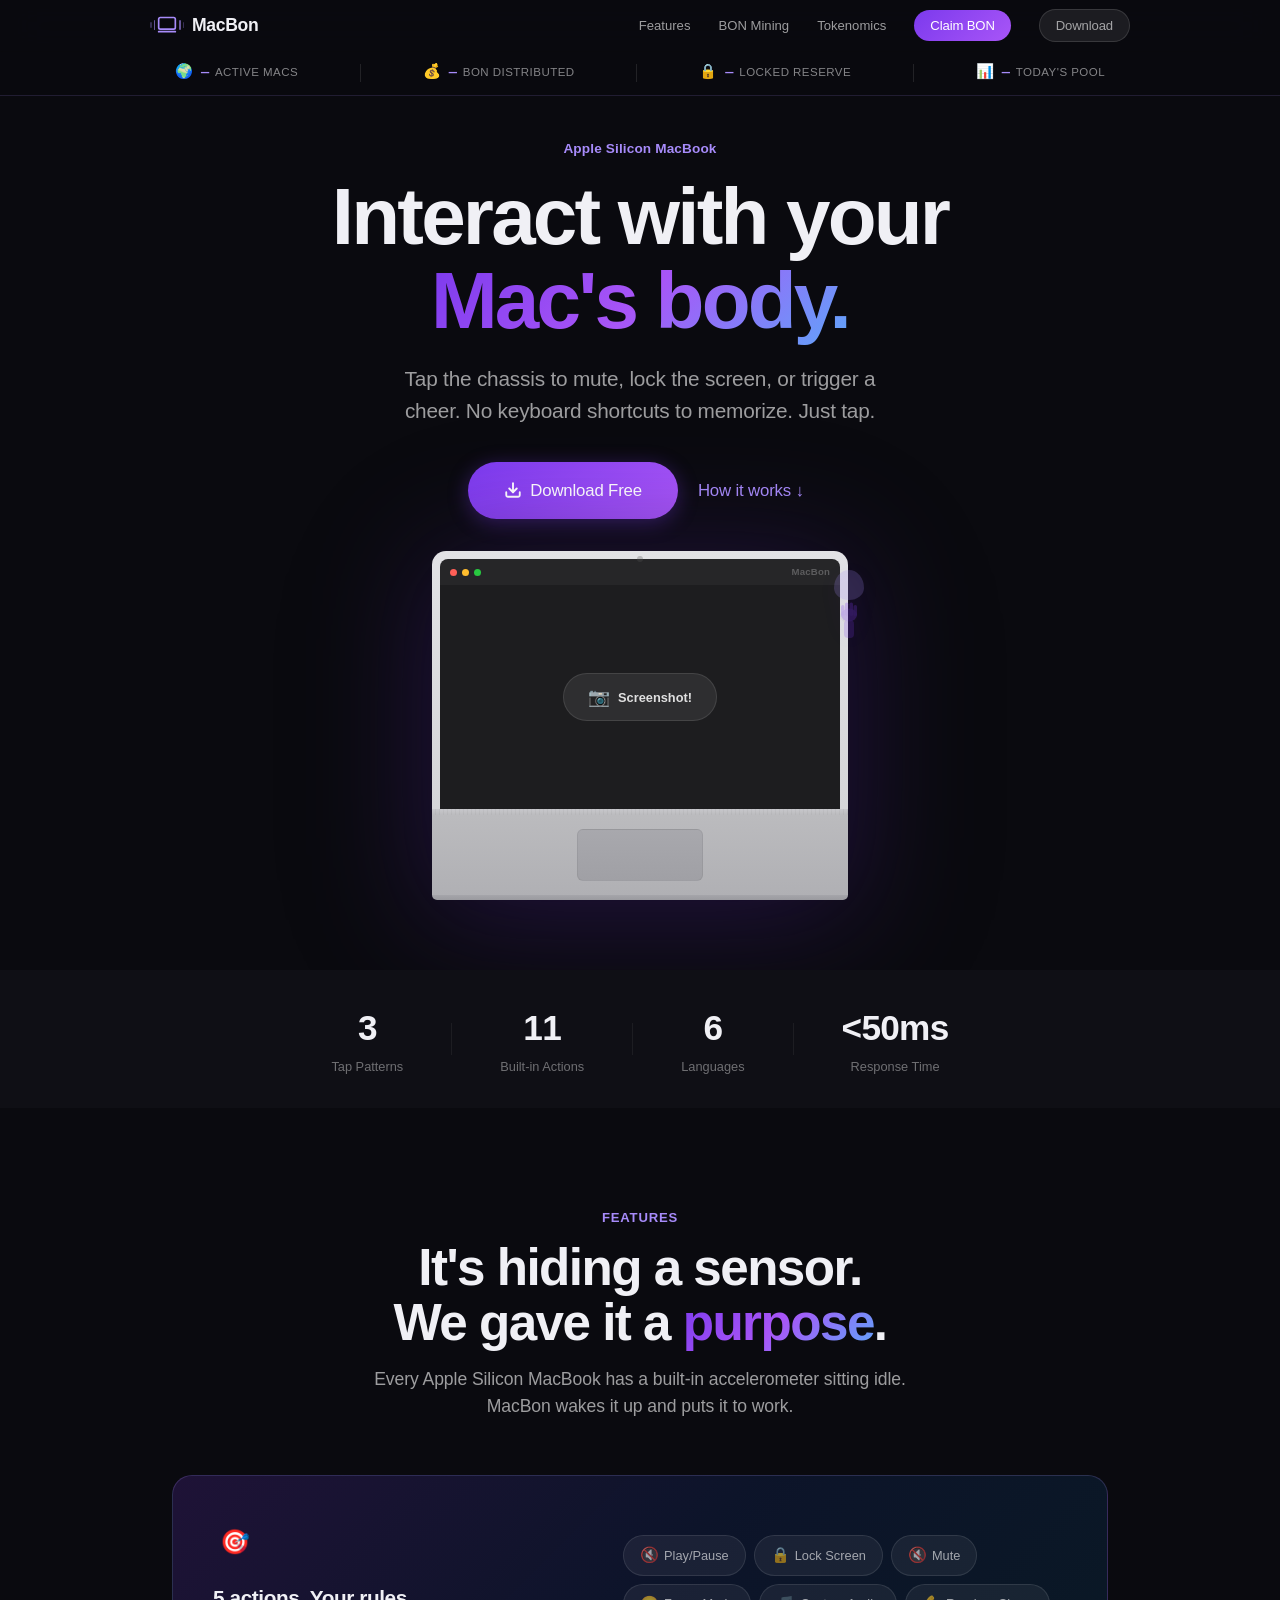
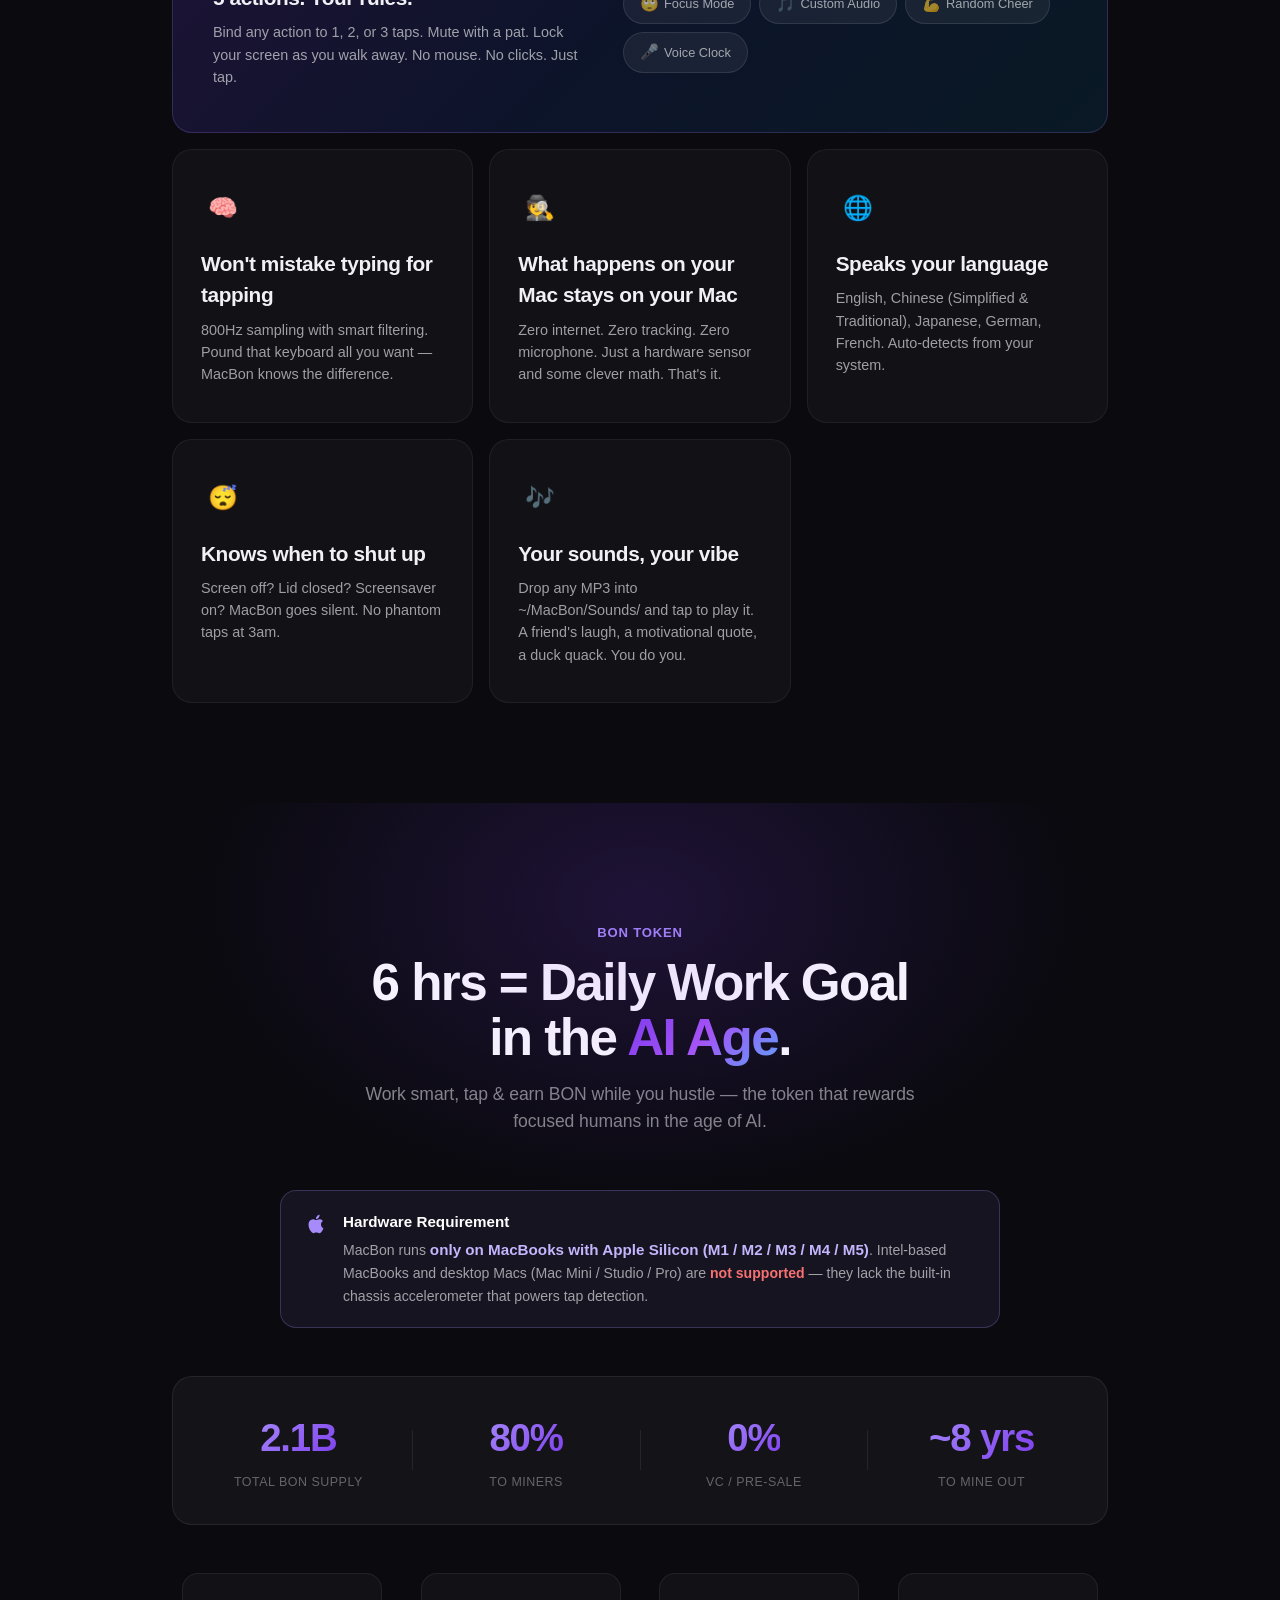
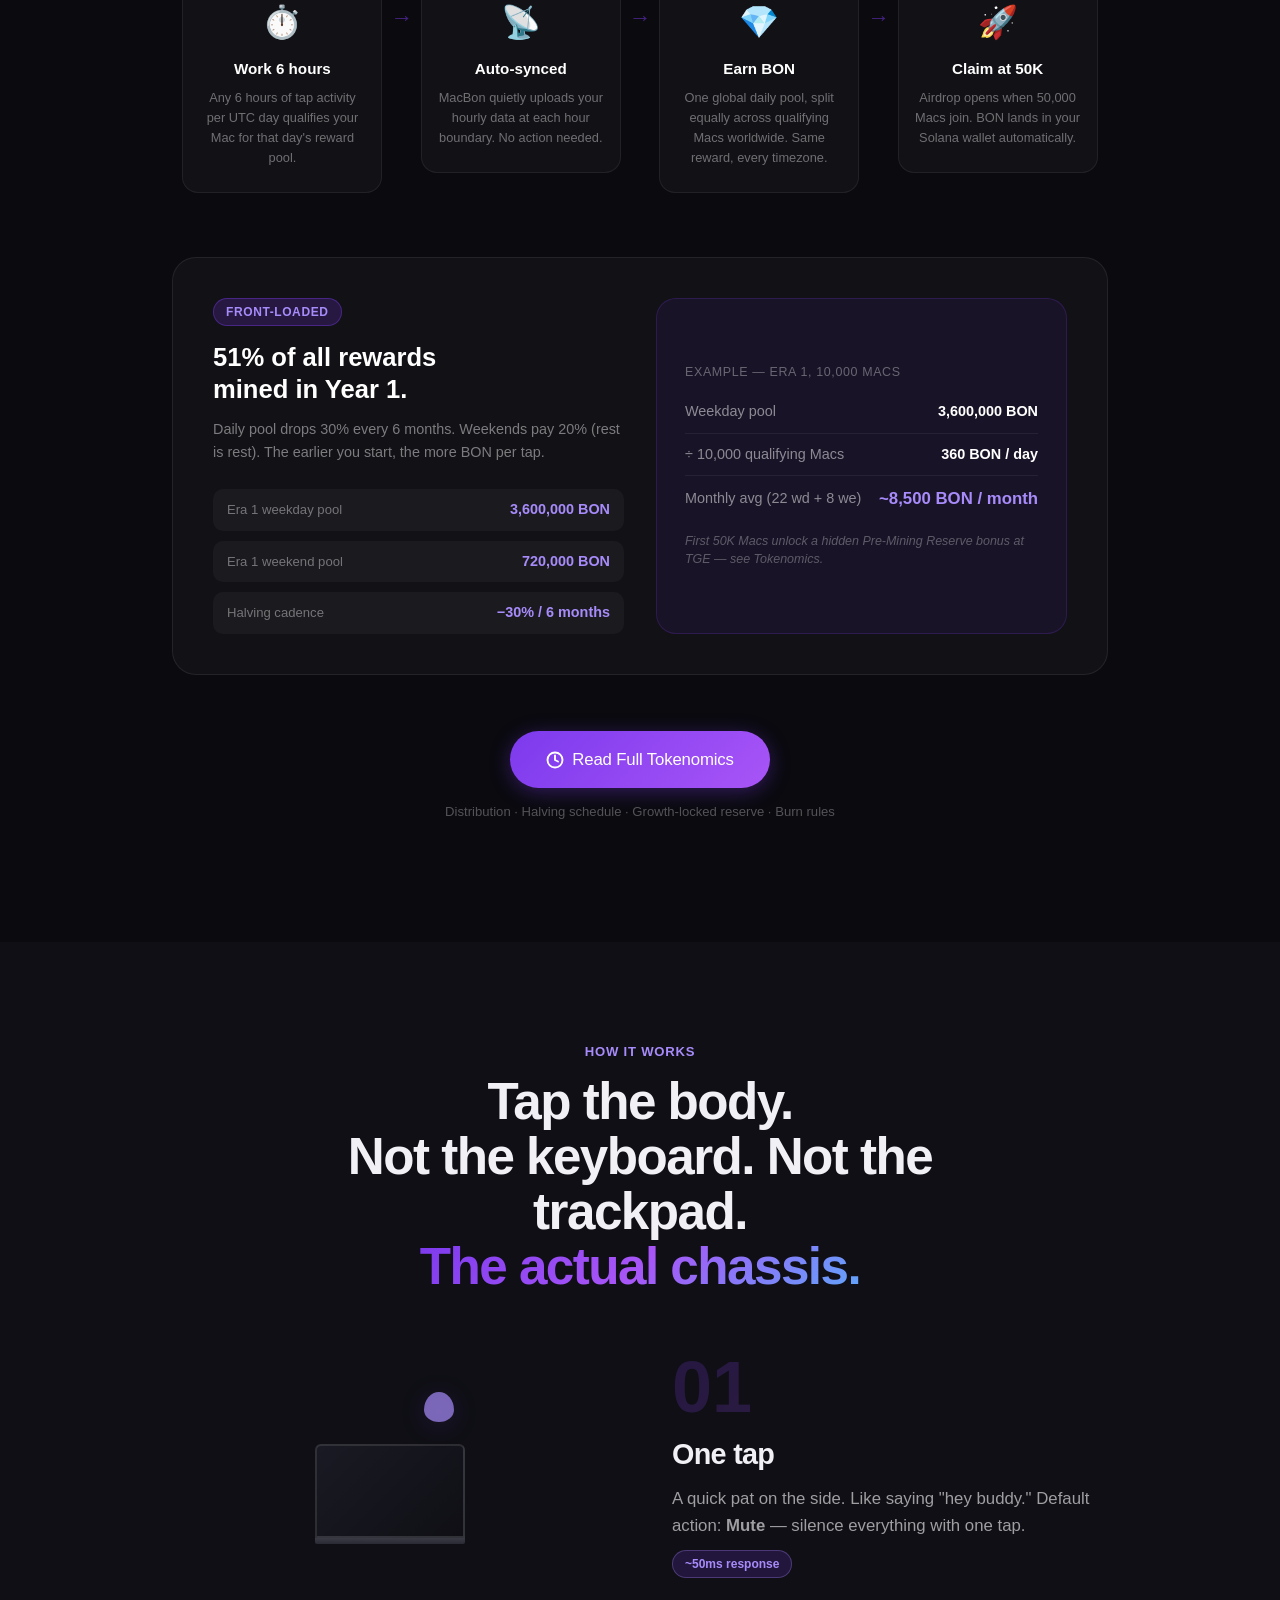
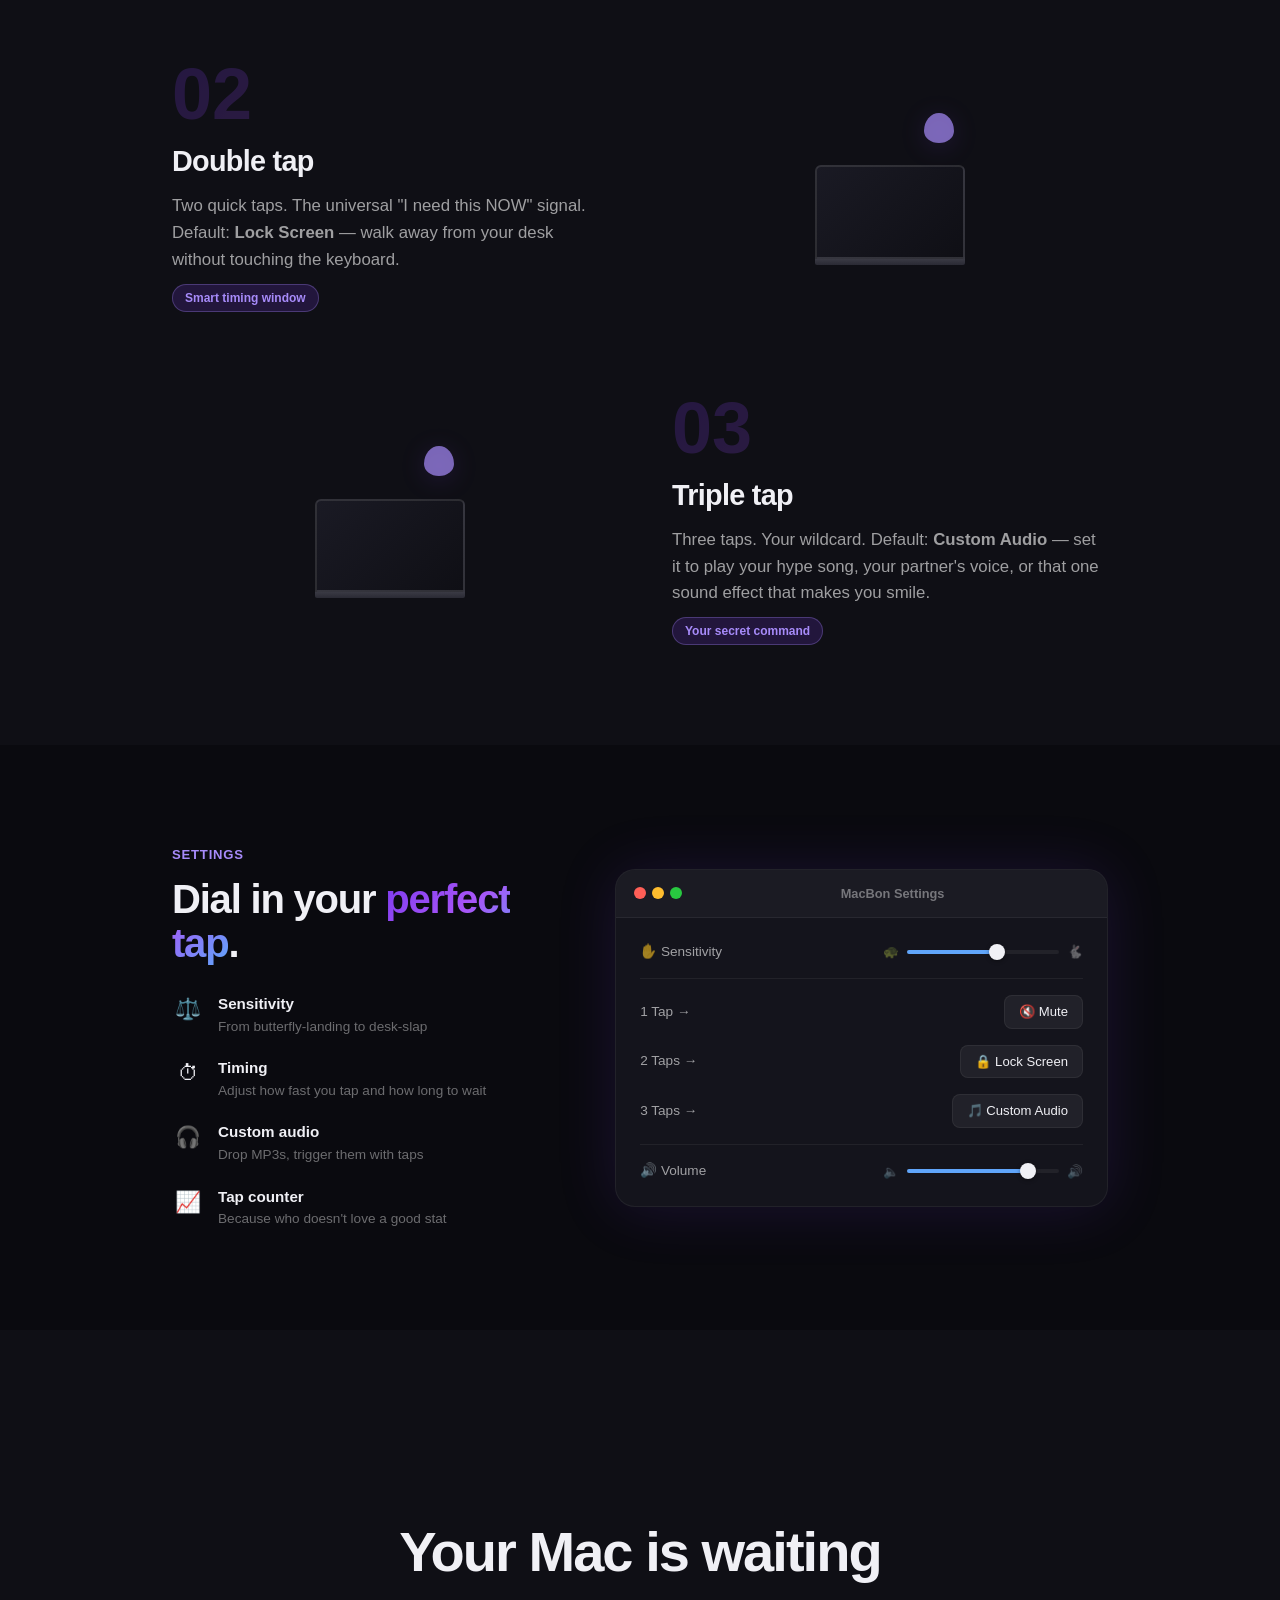
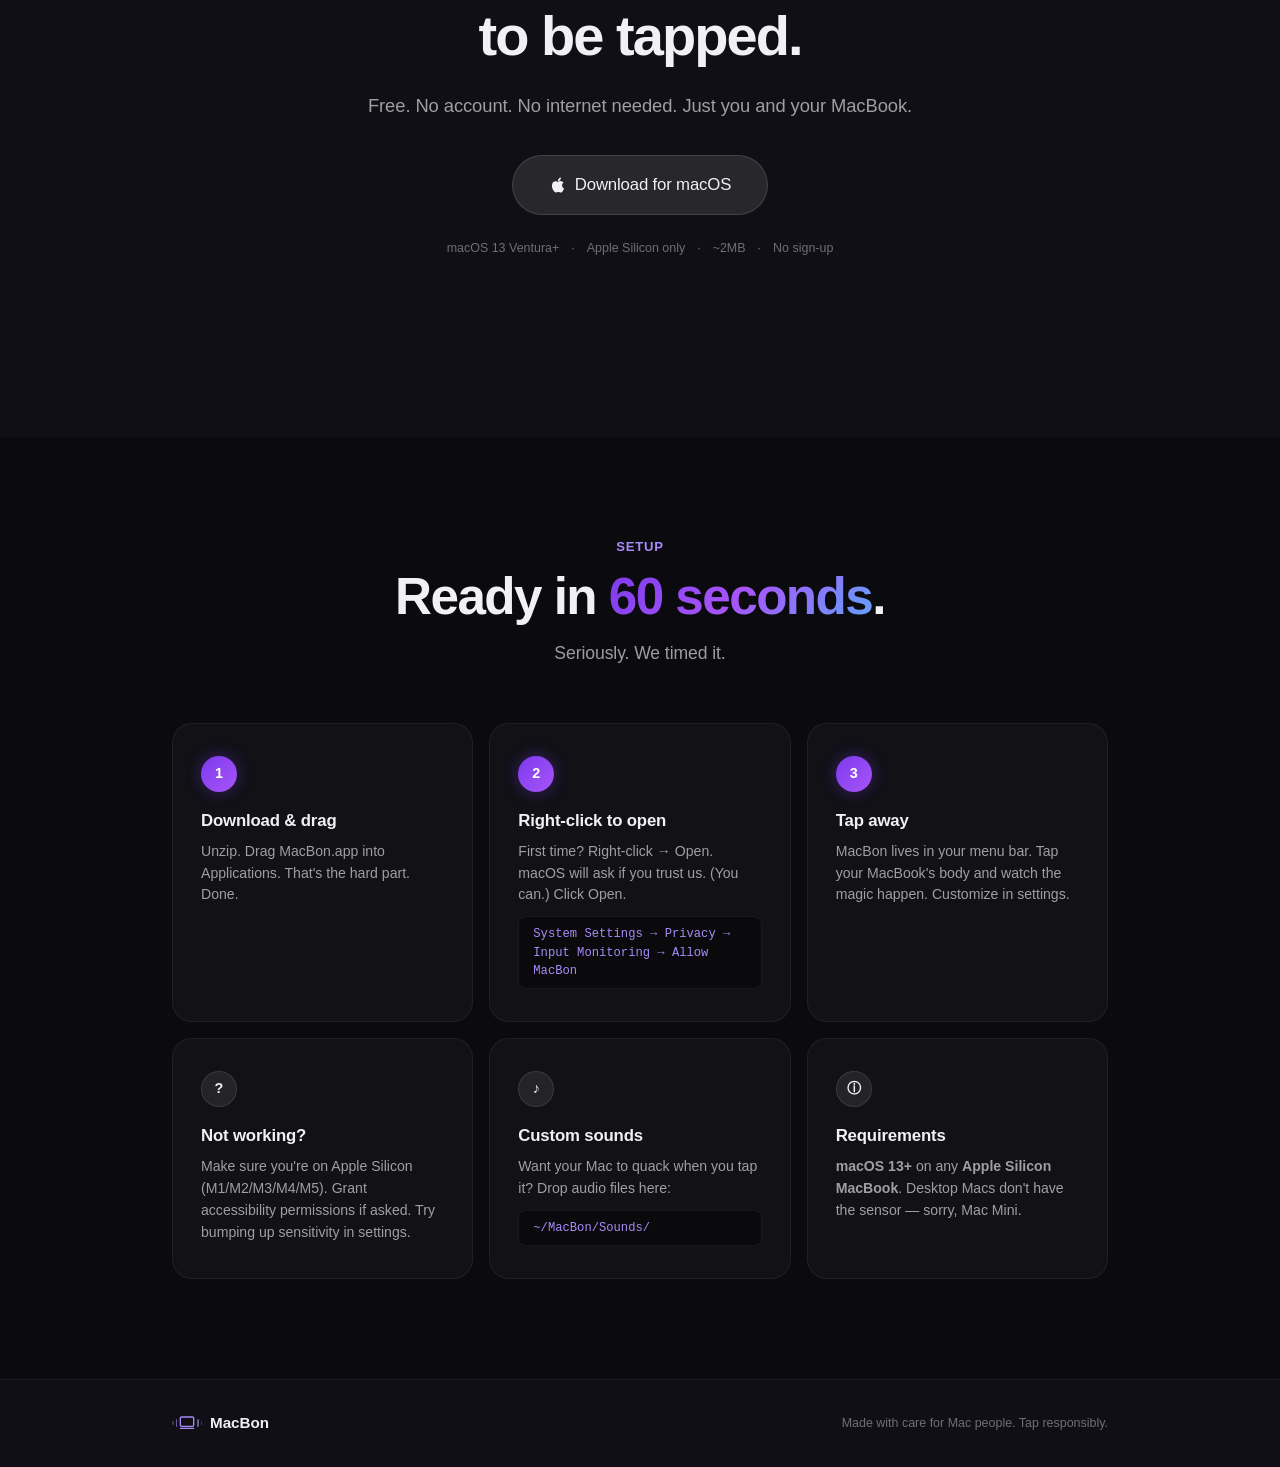
==== commit 864b98c1: "v1.3.0: hardware-bound device identity protection Re-reads IOPlatformUUID at every launch and verifi" ====
--- a/website/index.html
+++ b/website/index.html
@@ -71,7 +71,7 @@
         Tap the chassis to mute, lock the screen, or trigger a cheer. No keyboard shortcuts to memorize. Just tap.
     </p>
     <div class="hero-actions">
-        <a href="https://github.com/howardfung7-prog/macbon/releases/download/v1.1.0/MacBon.dmg" class="btn btn-primary btn-lg">
+        <a href="https://github.com/howardfung7-prog/macbon/releases/download/v1.3.0/MacBon.dmg" class="btn btn-primary btn-lg">
             <svg width="18" height="18" viewBox="0 0 24 24" fill="none" stroke="currentColor" stroke-width="2.5" stroke-linecap="round" stroke-linejoin="round"><path d="M21 15v4a2 2 0 0 1-2 2H5a2 2 0 0 1-2-2v-4"/><polyline points="7 10 12 15 17 10"/><line x1="12" y1="15" x2="12" y2="3"/></svg>
             Download Free
         </a>
@@ -533,7 +533,7 @@
             <h2>Your Mac is waiting<br>to be tapped.</h2>
             <p>Free. No account. No internet needed. Just you and your MacBook.</p>
             <div class="download-actions">
-                <a href="https://github.com/howardfung7-prog/macbon/releases/download/v1.1.0/MacBon.dmg" class="btn btn-dark btn-lg">
+                <a href="https://github.com/howardfung7-prog/macbon/releases/download/v1.3.0/MacBon.dmg" class="btn btn-dark btn-lg">
                     <svg width="18" height="18" viewBox="0 0 24 24" fill="currentColor"><path d="M18.71 19.5C17.88 20.74 17 21.95 15.66 21.97C14.32 21.99 13.89 21.18 12.37 21.18C10.84 21.18 10.37 21.95 9.09997 21.99C7.78997 22.03 6.79997 20.68 5.95997 19.47C4.24997 17 2.93997 12.45 4.69997 9.39C5.56997 7.87 7.12997 6.91 8.81997 6.88C10.1 6.86 11.32 7.75 12.11 7.75C12.89 7.75 14.37 6.68 15.92 6.84C16.57 6.87 18.39 7.1 19.56 8.82C19.47 8.88 17.39 10.1 17.41 12.63C17.44 15.65 20.06 16.66 20.09 16.67C20.06 16.74 19.67 18.11 18.71 19.5ZM13 3.5C13.73 2.67 14.94 2.04 15.94 2C16.07 3.17 15.6 4.35 14.9 5.19C14.21 6.04 13.07 6.7 11.95 6.61C11.8 5.46 12.36 4.26 13 3.5Z"/></svg>
                     Download for macOS
                 </a>
